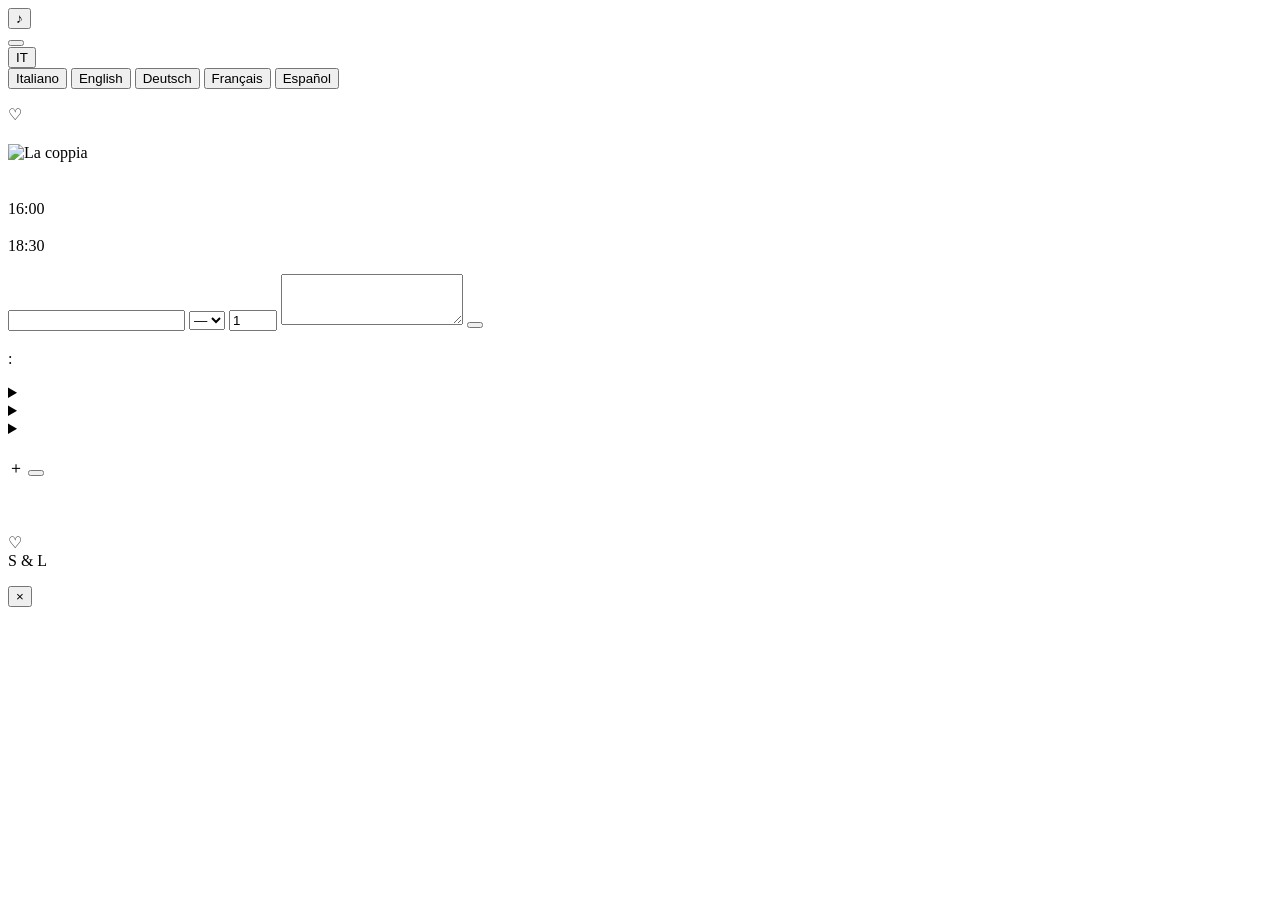
==== index.html @ c34c50bb "Add files via upload" ====
<!DOCTYPE html>
<html lang="it">
<head>
  <meta charset="UTF-8">
  <meta name="viewport" content="width=device-width, initial-scale=1.0">
  <meta name="theme-color" content="#68735A">
  <meta name="description" content="Invito digitale di Sofia & Luca.">
  <title>Sofia & Luca — 12 giugno 2027</title>

  <link rel="preconnect" href="https://fonts.googleapis.com">
  <link rel="preconnect" href="https://fonts.gstatic.com" crossorigin>
  <link href="https://fonts.googleapis.com/css2?family=Cormorant+Garamond:wght@400;500;600&family=Montserrat:wght@300;400;500;600&family=Parisienne&display=swap" rel="stylesheet">

  <link rel="stylesheet" href="css/style.css">
</head>

<body>
  <!-- Opening envelope -->
  <section class="opening" id="opening" aria-label="Invitation opening">
    <div class="opening-bg"></div>
    <div class="music-control opening-music" aria-label="Music">
      <button id="musicToggleIntro" type="button" aria-label="Attiva musica">♪</button>
    </div>

    <div class="envelope-scene">
      <button class="seal-click" id="openInvitationSeal" type="button" aria-label="Open invitation">
        <span class="seal-click-ring" aria-hidden="true"></span>
      </button>
    </div>
  </section>

  <!-- Main invitation -->
  <main id="site" class="site hidden">
    <div class="language-corner">
      <button id="languageButton" type="button" aria-expanded="false">IT</button>
      <div id="languageDropdown" class="language-dropdown">
        <button data-lang="it" type="button">Italiano</button>
        <button data-lang="en" type="button">English</button>
        <button data-lang="de" type="button">Deutsch</button>
        <button data-lang="fr" type="button">Français</button>
        <button data-lang="es" type="button">Español</button>
      </div>
    </div>

    <section class="intro-banner" id="home">
      <div class="invitation-banner">
        <div class="invitation-card">
          <p class="invitation-eyebrow" data-i18n="invitationGreeting"></p>
          <p class="invitation-title" data-i18n="invitationLine"></p>
          <div class="invitation-rule"><span>♡</span></div>
          <h1 id="welcomeNames"></h1>
          <p class="invitation-date" id="welcomeDate"></p>
        </div>
        <div class="couple-photo-slot">
          <img id="coupleImage" src="" alt="La coppia">
        </div>
      </div>
    </section>

    <section class="topics-section" id="details">
      <div class="section-heading">
        <p class="section-kicker" data-i18n="detailsEyebrow"></p>
        <h2 data-i18n="detailsTitle"></h2>
        <p data-i18n="detailsSubtitle"></p>
      </div>
      <div class="topic-icons-grid">
        <a class="topic-icon-card" href="#our-day" data-section-flag="schedule">
          <span class="topic-icon"><i data-lucide="calendar-days"></i></span>
          <span class="topic-label" data-i18n="schedule"></span>
        </a>
        <a class="topic-icon-card" href="#directions" data-section-flag="directions">
          <span class="topic-icon"><i data-lucide="map-pin"></i></span>
          <span class="topic-label" data-i18n="directions"></span>
        </a>
        <a class="topic-icon-card" href="#accommodation" data-section-flag="accommodation">
          <span class="topic-icon"><i data-lucide="house"></i></span>
          <span class="topic-label" data-i18n="accommodation"></span>
        </a>
        <a class="topic-icon-card" href="#transport" data-section-flag="transport">
          <span class="topic-icon"><i data-lucide="car-front"></i></span>
          <span class="topic-label" data-i18n="transport"></span>
        </a>
        <a class="topic-icon-card" href="#dressCode" data-section-flag="dressCode">
          <span class="topic-icon"><i data-lucide="shirt"></i></span>
          <span class="topic-label" data-i18n="dressCode"></span>
        </a>
        <a class="topic-icon-card" href="#gifts" data-section-flag="gifts">
          <span class="topic-icon"><i data-lucide="gift"></i></span>
          <span class="topic-label" data-i18n="gifts"></span>
        </a>
        <a class="topic-icon-card" href="#rsvp" data-section-flag="rsvp">
          <span class="topic-icon"><i data-lucide="glass-water"></i></span>
          <span class="topic-label" data-i18n="rsvp"></span>
        </a>
        <a class="topic-icon-card" href="#memories" data-section-flag="gallery">
          <span class="topic-icon"><i data-lucide="camera"></i></span>
          <span class="topic-label" data-i18n="gallery"></span>
        </a>
        <a class="topic-icon-card" href="#faq" data-section-flag="faq">
          <span class="topic-icon"><i data-lucide="circle-help"></i></span>
          <span class="topic-label" data-i18n="faq"></span>
        </a>
        <a class="topic-icon-card" href="#contacts" data-section-flag="contacts">
          <span class="topic-icon"><i data-lucide="phone"></i></span>
          <span class="topic-label" data-i18n="contacts"></span>
        </a>
        <a class="topic-icon-card" href="#information" data-section-flag="information">
          <span class="topic-icon"><i data-lucide="info"></i></span>
          <span class="topic-label" data-i18n="information"></span>
        </a>
      </div>
    </section>

    <!-- Macro section: Our day -->
    <section class="detail-section" id="our-day" data-section-flag="schedule">
      <div class="section-heading">
        <p class="section-kicker" data-i18n="ourDay"></p>
        <h2 data-i18n="schedule"></h2>
      </div>

      <div class="day-layout">
        <div class="day-image"><img src="" data-image="ceremony" alt=""></div>
        <div class="timeline">
          <article class="timeline-item">
            <time>16:00</time>
            <div>
              <h3 data-i18n="ceremony"></h3>
              <p id="ceremonyText"></p>
              <a id="ceremonyMap" class="text-link" target="_blank" rel="noopener" data-i18n="maps"></a>
            </div>
          </article>
          <article class="timeline-item">
            <time>18:30</time>
            <div>
              <h3 data-i18n="reception"></h3>
              <p id="receptionText"></p>
              <a id="receptionMap" class="text-link" target="_blank" rel="noopener" data-i18n="maps"></a>
            </div>
          </article>
        </div>
      </div>

      <div class="subgrid">
        <article class="info-card" id="directions" data-section-flag="directions">
          <h3 data-i18n="directions"></h3>
          <p data-i18n="directionsText"></p>
        </article>
        <article class="info-card" id="transport" data-section-flag="transport">
          <h3 data-i18n="transport"></h3>
          <p data-i18n="transportText"></p>
        </article>
        <article class="info-card" id="information" data-section-flag="information">
          <h3 data-i18n="information"></h3>
          <p data-i18n="informationText"></p>
        </article>
      </div>
    </section>

    <!-- Macro section: Participate -->
    <section class="detail-section soft-section" id="participate" data-section-flag="rsvp">
      <div class="section-heading">
        <p class="section-kicker" data-i18n="participate"></p>
        <h2 data-i18n="rsvp"></h2>
      </div>

      <div class="participate-grid">
        <form class="rsvp-form" id="rsvp">
          <label>
            <span data-i18n="guestName"></span>
            <input name="name" required>
          </label>
          <label>
            <span data-i18n="attending"></span>
            <select name="attending" required>
              <option value="">—</option>
              <option value="yes" data-i18n="yes"></option>
              <option value="no" data-i18n="no"></option>
            </select>
          </label>
          <label>
            <span data-i18n="guests"></span>
            <input name="guests" type="number" min="1" max="10" value="1">
          </label>
          <label>
            <span data-i18n="dietary"></span>
            <textarea name="dietary" rows="3"></textarea>
          </label>
          <button type="submit" class="primary-button" data-i18n="sendRsvp"></button>
          <p class="form-note" id="rsvpMessage"></p>
        </form>

        <div class="contact-panel" id="contacts" data-section-flag="contacts">
          <h3 data-i18n="contacts"></h3>
          <p data-i18n="contactsText"></p>
          <a id="emailLink" class="text-link"></a>
          <a id="phoneLink" class="text-link"></a>
          <p class="deadline"><span data-i18n="rsvpDeadline"></span>: <strong data-i18n="deadlineDate"></strong></p>
        </div>
      </div>

      <div class="faq" id="faq" data-section-flag="faq">
        <details>
          <summary data-i18n="answer1"></summary>
          <p data-i18n="answer1Text"></p>
        </details>
        <details>
          <summary data-i18n="answer2"></summary>
          <p data-i18n="answer2Text"></p>
        </details>
        <details>
          <summary data-i18n="answer3"></summary>
          <p data-i18n="answer3Text"></p>
        </details>
      </div>
    </section>

    <!-- Macro section: Memories -->
    <section class="detail-section" id="memories" data-section-flag="gallery">
      <div class="section-heading">
        <p class="section-kicker" data-i18n="memories"></p>
        <h2 data-i18n="gallery"></h2>
      </div>

      <div class="gallery-upload" data-section-flag="gallery">
        <label class="gallery-upload-box" for="publicGalleryFiles">
          <span class="upload-icon">＋</span>
          <strong data-i18n="galleryUploadTitle"></strong>
          <span data-i18n="galleryUploadText"></span>
          <small data-i18n="galleryUploadHint"></small>
        </label>
        <input id="publicGalleryFiles" type="file" accept="image/jpeg,image/png,image/webp" multiple hidden>
        <button id="publicGalleryUploadButton" class="primary-button" type="button" data-i18n="galleryUploadButton"></button>
        <p id="publicGalleryMessage" class="form-note" aria-live="polite"></p>
      </div>
      <div class="gallery-grid" id="galleryGrid"></div>
    </section>

    <!-- Macro section: Useful info -->
    <section class="detail-section soft-section" id="useful-info">
      <div class="section-heading">
        <p class="section-kicker" data-i18n="usefulInfo"></p>
        <h2 data-i18n="detailsTitle"></h2>
      </div>

      <div class="subgrid">
        <article class="info-card" id="accommodation" data-section-flag="accommodation">
          <h3 data-i18n="accommodation"></h3>
          <p data-i18n="accommodationText"></p>
        </article>
        <article class="info-card" id="dressCode" data-section-flag="dressCode">
          <h3 data-i18n="dressCode"></h3>
          <p data-i18n="dressCodeText"></p>
        </article>
        <article class="info-card" id="gifts" data-section-flag="gifts">
          <h3 data-i18n="gifts"></h3>
          <p data-i18n="giftsText"></p>
        </article>
      </div>
    </section>

    <section class="quote-banner">
      <img src="" id="landscapeImage" alt="">
      <div class="quote-overlay"></div>
      <div class="quote-content">
        <p data-i18n="quote"></p>
        <span>♡</span>
      </div>
    </section>

    <footer>
      <div class="footer-brand">S &amp; L</div>
      <p data-i18n="footer"></p>
      <div class="footer-date" id="footerDate"></div>
    </footer>
  </main>

  <div class="language-modal hidden" id="languageModal" hidden aria-hidden="true" role="dialog" aria-modal="true" aria-labelledby="languageModalTitle">
    <div class="language-modal-card">
      <p class="section-kicker" data-i18n="languageLabel"></p>
      <h2 id="languageModalTitle" data-i18n="chooseLanguage"></h2>
      <p data-i18n="chooseLanguageText"></p>
      <div class="language-choice-grid">
        <button type="button" data-choice-lang="it" onclick="window.chooseLanguage('it')">Italiano</button>
        <button type="button" data-choice-lang="en" onclick="window.chooseLanguage('en')">English</button>
        <button type="button" data-choice-lang="de" onclick="window.chooseLanguage('de')">Deutsch</button>
        <button type="button" data-choice-lang="fr" onclick="window.chooseLanguage('fr')">Français</button>
        <button type="button" data-choice-lang="es" onclick="window.chooseLanguage('es')">Español</button>
      </div>
    </div>
  </div>

  <audio id="backgroundMusic" loop preload="none">
    <source src="assets/audio/dusk-till-dawn-violin.mp3" type="audio/mpeg">
  </audio>

  <div class="lightbox hidden" id="lightbox">
    <button id="lightboxClose" aria-label="Close" data-i18n-aria="lightboxClose">×</button>
    <img id="lightboxImage" src="" alt="">
  </div>

  <script src="https://cdn.jsdelivr.net/npm/@supabase/supabase-js@2"></script>
  <script src="js/event-config.js"></script>
  <script src="js/translations.js"></script>
  <script src="js/supabase-config.js"></script>
  <script src="https://unpkg.com/lucide@latest"></script>
  <script src="js/main.js"></script>
</body>
</html>
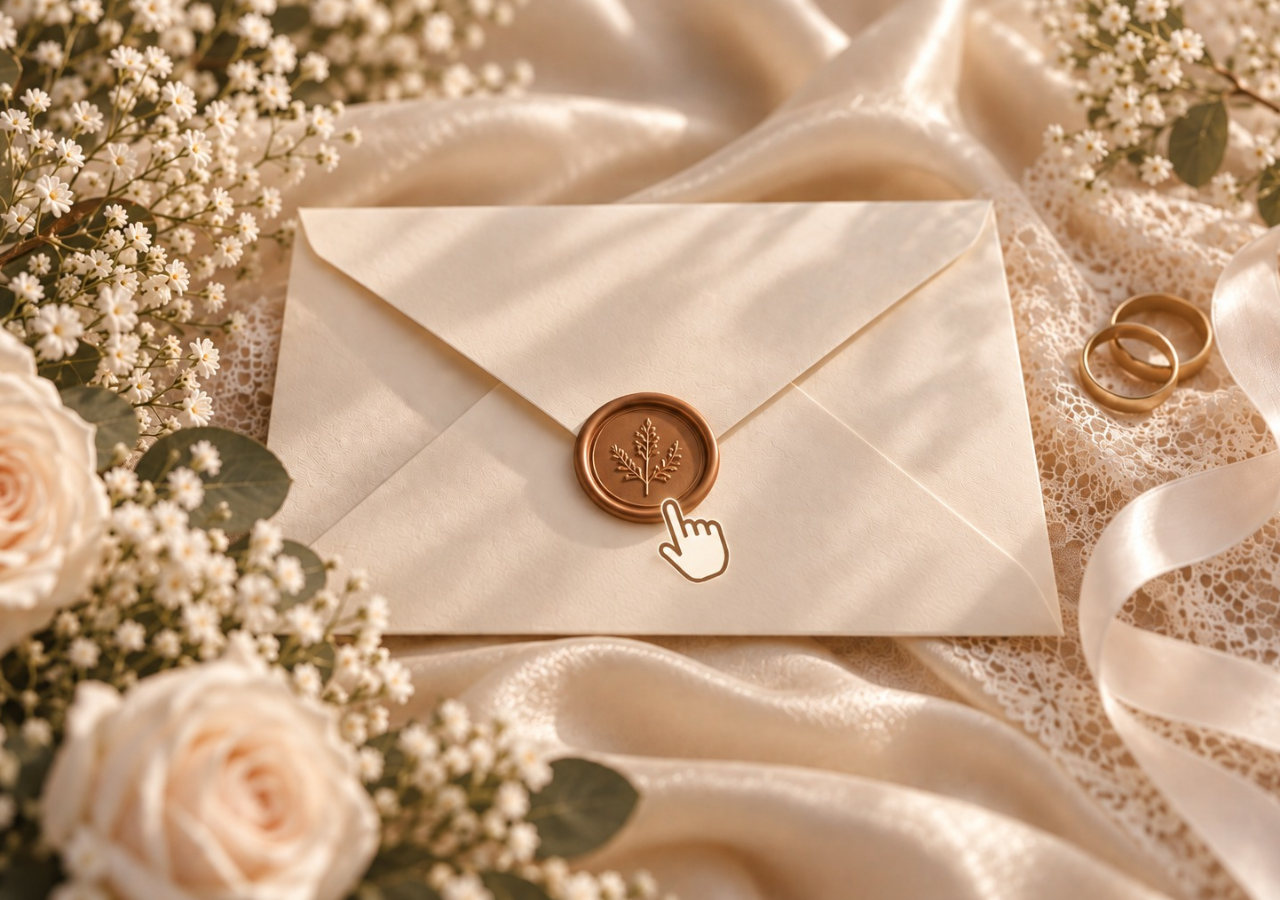
==== commit 4ee04e05: "Update wedding invitation design" ====
--- a/index.html
+++ b/index.html
@@ -1,308 +1,265 @@
 <!DOCTYPE html>
+
 <html lang="it">
 <head>
-  <meta charset="UTF-8">
-  <meta name="viewport" content="width=device-width, initial-scale=1.0">
-  <meta name="theme-color" content="#68735A">
-  <meta name="description" content="Invito digitale di Sofia & Luca.">
-  <title>Sofia & Luca — 12 giugno 2027</title>
-
-  <link rel="preconnect" href="https://fonts.googleapis.com">
-  <link rel="preconnect" href="https://fonts.gstatic.com" crossorigin>
-  <link href="https://fonts.googleapis.com/css2?family=Cormorant+Garamond:wght@400;500;600&family=Montserrat:wght@300;400;500;600&family=Parisienne&display=swap" rel="stylesheet">
-
-  <link rel="stylesheet" href="css/style.css">
+<meta charset="utf-8"/>
+<meta content="width=device-width, initial-scale=1.0" name="viewport"/>
+<meta content="#68735A" name="theme-color"/>
+<meta content="Invito digitale di Sofia &amp; Luca." name="description"/>
+<title>Sofia &amp; Luca — 12 giugno 2027</title>
+<link href="https://fonts.googleapis.com" rel="preconnect"/>
+<link crossorigin="" href="https://fonts.gstatic.com" rel="preconnect"/>
+<link href="https://fonts.googleapis.com/css2?family=Cormorant+Garamond:wght@400;500;600&amp;family=Montserrat:wght@300;400;500;600&amp;family=Parisienne&amp;display=swap" rel="stylesheet"/>
+<link href="css/style.css" rel="stylesheet"/>
 </head>
-
 <body>
-  <!-- Opening envelope -->
-  <section class="opening" id="opening" aria-label="Invitation opening">
-    <div class="opening-bg"></div>
-    <div class="music-control opening-music" aria-label="Music">
-      <button id="musicToggleIntro" type="button" aria-label="Attiva musica">♪</button>
-    </div>
-
-    <div class="envelope-scene">
-      <button class="seal-click" id="openInvitationSeal" type="button" aria-label="Open invitation">
-        <span class="seal-click-ring" aria-hidden="true"></span>
-      </button>
-    </div>
-  </section>
-
-  <!-- Main invitation -->
-  <main id="site" class="site hidden">
-    <div class="language-corner">
-      <button id="languageButton" type="button" aria-expanded="false">IT</button>
-      <div id="languageDropdown" class="language-dropdown">
-        <button data-lang="it" type="button">Italiano</button>
-        <button data-lang="en" type="button">English</button>
-        <button data-lang="de" type="button">Deutsch</button>
-        <button data-lang="fr" type="button">Français</button>
-        <button data-lang="es" type="button">Español</button>
-      </div>
-    </div>
-
-    <section class="intro-banner" id="home">
-      <div class="invitation-banner">
-        <div class="invitation-card">
-          <p class="invitation-eyebrow" data-i18n="invitationGreeting"></p>
-          <p class="invitation-title" data-i18n="invitationLine"></p>
-          <div class="invitation-rule"><span>♡</span></div>
-          <h1 id="welcomeNames"></h1>
-          <p class="invitation-date" id="welcomeDate"></p>
-        </div>
-        <div class="couple-photo-slot">
-          <img id="coupleImage" src="" alt="La coppia">
-        </div>
-      </div>
-    </section>
-
-    <section class="topics-section" id="details">
-      <div class="section-heading">
-        <p class="section-kicker" data-i18n="detailsEyebrow"></p>
-        <h2 data-i18n="detailsTitle"></h2>
-        <p data-i18n="detailsSubtitle"></p>
-      </div>
-      <div class="topic-icons-grid">
-        <a class="topic-icon-card" href="#our-day" data-section-flag="schedule">
-          <span class="topic-icon"><i data-lucide="calendar-days"></i></span>
-          <span class="topic-label" data-i18n="schedule"></span>
-        </a>
-        <a class="topic-icon-card" href="#directions" data-section-flag="directions">
-          <span class="topic-icon"><i data-lucide="map-pin"></i></span>
-          <span class="topic-label" data-i18n="directions"></span>
-        </a>
-        <a class="topic-icon-card" href="#accommodation" data-section-flag="accommodation">
-          <span class="topic-icon"><i data-lucide="house"></i></span>
-          <span class="topic-label" data-i18n="accommodation"></span>
-        </a>
-        <a class="topic-icon-card" href="#transport" data-section-flag="transport">
-          <span class="topic-icon"><i data-lucide="car-front"></i></span>
-          <span class="topic-label" data-i18n="transport"></span>
-        </a>
-        <a class="topic-icon-card" href="#dressCode" data-section-flag="dressCode">
-          <span class="topic-icon"><i data-lucide="shirt"></i></span>
-          <span class="topic-label" data-i18n="dressCode"></span>
-        </a>
-        <a class="topic-icon-card" href="#gifts" data-section-flag="gifts">
-          <span class="topic-icon"><i data-lucide="gift"></i></span>
-          <span class="topic-label" data-i18n="gifts"></span>
-        </a>
-        <a class="topic-icon-card" href="#rsvp" data-section-flag="rsvp">
-          <span class="topic-icon"><i data-lucide="glass-water"></i></span>
-          <span class="topic-label" data-i18n="rsvp"></span>
-        </a>
-        <a class="topic-icon-card" href="#memories" data-section-flag="gallery">
-          <span class="topic-icon"><i data-lucide="camera"></i></span>
-          <span class="topic-label" data-i18n="gallery"></span>
-        </a>
-        <a class="topic-icon-card" href="#faq" data-section-flag="faq">
-          <span class="topic-icon"><i data-lucide="circle-help"></i></span>
-          <span class="topic-label" data-i18n="faq"></span>
-        </a>
-        <a class="topic-icon-card" href="#contacts" data-section-flag="contacts">
-          <span class="topic-icon"><i data-lucide="phone"></i></span>
-          <span class="topic-label" data-i18n="contacts"></span>
-        </a>
-        <a class="topic-icon-card" href="#information" data-section-flag="information">
-          <span class="topic-icon"><i data-lucide="info"></i></span>
-          <span class="topic-label" data-i18n="information"></span>
-        </a>
-      </div>
-    </section>
-
-    <!-- Macro section: Our day -->
-    <section class="detail-section" id="our-day" data-section-flag="schedule">
-      <div class="section-heading">
-        <p class="section-kicker" data-i18n="ourDay"></p>
-        <h2 data-i18n="schedule"></h2>
-      </div>
-
-      <div class="day-layout">
-        <div class="day-image"><img src="" data-image="ceremony" alt=""></div>
-        <div class="timeline">
-          <article class="timeline-item">
-            <time>16:00</time>
-            <div>
-              <h3 data-i18n="ceremony"></h3>
-              <p id="ceremonyText"></p>
-              <a id="ceremonyMap" class="text-link" target="_blank" rel="noopener" data-i18n="maps"></a>
-            </div>
-          </article>
-          <article class="timeline-item">
-            <time>18:30</time>
-            <div>
-              <h3 data-i18n="reception"></h3>
-              <p id="receptionText"></p>
-              <a id="receptionMap" class="text-link" target="_blank" rel="noopener" data-i18n="maps"></a>
-            </div>
-          </article>
-        </div>
-      </div>
-
-      <div class="subgrid">
-        <article class="info-card" id="directions" data-section-flag="directions">
-          <h3 data-i18n="directions"></h3>
-          <p data-i18n="directionsText"></p>
-        </article>
-        <article class="info-card" id="transport" data-section-flag="transport">
-          <h3 data-i18n="transport"></h3>
-          <p data-i18n="transportText"></p>
-        </article>
-        <article class="info-card" id="information" data-section-flag="information">
-          <h3 data-i18n="information"></h3>
-          <p data-i18n="informationText"></p>
-        </article>
-      </div>
-    </section>
-
-    <!-- Macro section: Participate -->
-    <section class="detail-section soft-section" id="participate" data-section-flag="rsvp">
-      <div class="section-heading">
-        <p class="section-kicker" data-i18n="participate"></p>
-        <h2 data-i18n="rsvp"></h2>
-      </div>
-
-      <div class="participate-grid">
-        <form class="rsvp-form" id="rsvp">
-          <label>
-            <span data-i18n="guestName"></span>
-            <input name="name" required>
-          </label>
-          <label>
-            <span data-i18n="attending"></span>
-            <select name="attending" required>
-              <option value="">—</option>
-              <option value="yes" data-i18n="yes"></option>
-              <option value="no" data-i18n="no"></option>
-            </select>
-          </label>
-          <label>
-            <span data-i18n="guests"></span>
-            <input name="guests" type="number" min="1" max="10" value="1">
-          </label>
-          <label>
-            <span data-i18n="dietary"></span>
-            <textarea name="dietary" rows="3"></textarea>
-          </label>
-          <button type="submit" class="primary-button" data-i18n="sendRsvp"></button>
-          <p class="form-note" id="rsvpMessage"></p>
-        </form>
-
-        <div class="contact-panel" id="contacts" data-section-flag="contacts">
-          <h3 data-i18n="contacts"></h3>
-          <p data-i18n="contactsText"></p>
-          <a id="emailLink" class="text-link"></a>
-          <a id="phoneLink" class="text-link"></a>
-          <p class="deadline"><span data-i18n="rsvpDeadline"></span>: <strong data-i18n="deadlineDate"></strong></p>
-        </div>
-      </div>
-
-      <div class="faq" id="faq" data-section-flag="faq">
-        <details>
-          <summary data-i18n="answer1"></summary>
-          <p data-i18n="answer1Text"></p>
-        </details>
-        <details>
-          <summary data-i18n="answer2"></summary>
-          <p data-i18n="answer2Text"></p>
-        </details>
-        <details>
-          <summary data-i18n="answer3"></summary>
-          <p data-i18n="answer3Text"></p>
-        </details>
-      </div>
-    </section>
-
-    <!-- Macro section: Memories -->
-    <section class="detail-section" id="memories" data-section-flag="gallery">
-      <div class="section-heading">
-        <p class="section-kicker" data-i18n="memories"></p>
-        <h2 data-i18n="gallery"></h2>
-      </div>
-
-      <div class="gallery-upload" data-section-flag="gallery">
-        <label class="gallery-upload-box" for="publicGalleryFiles">
-          <span class="upload-icon">＋</span>
-          <strong data-i18n="galleryUploadTitle"></strong>
-          <span data-i18n="galleryUploadText"></span>
-          <small data-i18n="galleryUploadHint"></small>
-        </label>
-        <input id="publicGalleryFiles" type="file" accept="image/jpeg,image/png,image/webp" multiple hidden>
-        <button id="publicGalleryUploadButton" class="primary-button" type="button" data-i18n="galleryUploadButton"></button>
-        <p id="publicGalleryMessage" class="form-note" aria-live="polite"></p>
-      </div>
-      <div class="gallery-grid" id="galleryGrid"></div>
-    </section>
-
-    <!-- Macro section: Useful info -->
-    <section class="detail-section soft-section" id="useful-info">
-      <div class="section-heading">
-        <p class="section-kicker" data-i18n="usefulInfo"></p>
-        <h2 data-i18n="detailsTitle"></h2>
-      </div>
-
-      <div class="subgrid">
-        <article class="info-card" id="accommodation" data-section-flag="accommodation">
-          <h3 data-i18n="accommodation"></h3>
-          <p data-i18n="accommodationText"></p>
-        </article>
-        <article class="info-card" id="dressCode" data-section-flag="dressCode">
-          <h3 data-i18n="dressCode"></h3>
-          <p data-i18n="dressCodeText"></p>
-        </article>
-        <article class="info-card" id="gifts" data-section-flag="gifts">
-          <h3 data-i18n="gifts"></h3>
-          <p data-i18n="giftsText"></p>
-        </article>
-      </div>
-    </section>
-
-    <section class="quote-banner">
-      <img src="" id="landscapeImage" alt="">
-      <div class="quote-overlay"></div>
-      <div class="quote-content">
-        <p data-i18n="quote"></p>
-        <span>♡</span>
-      </div>
-    </section>
-
-    <footer>
-      <div class="footer-brand">S &amp; L</div>
-      <p data-i18n="footer"></p>
-      <div class="footer-date" id="footerDate"></div>
-    </footer>
-  </main>
-
-  <div class="language-modal hidden" id="languageModal" hidden aria-hidden="true" role="dialog" aria-modal="true" aria-labelledby="languageModalTitle">
-    <div class="language-modal-card">
-      <p class="section-kicker" data-i18n="languageLabel"></p>
-      <h2 id="languageModalTitle" data-i18n="chooseLanguage"></h2>
-      <p data-i18n="chooseLanguageText"></p>
-      <div class="language-choice-grid">
-        <button type="button" data-choice-lang="it" onclick="window.chooseLanguage('it')">Italiano</button>
-        <button type="button" data-choice-lang="en" onclick="window.chooseLanguage('en')">English</button>
-        <button type="button" data-choice-lang="de" onclick="window.chooseLanguage('de')">Deutsch</button>
-        <button type="button" data-choice-lang="fr" onclick="window.chooseLanguage('fr')">Français</button>
-        <button type="button" data-choice-lang="es" onclick="window.chooseLanguage('es')">Español</button>
-      </div>
-    </div>
-  </div>
-
-  <audio id="backgroundMusic" loop preload="none">
-    <source src="assets/audio/dusk-till-dawn-violin.mp3" type="audio/mpeg">
-  </audio>
-
-  <div class="lightbox hidden" id="lightbox">
-    <button id="lightboxClose" aria-label="Close" data-i18n-aria="lightboxClose">×</button>
-    <img id="lightboxImage" src="" alt="">
-  </div>
-
-  <script src="https://cdn.jsdelivr.net/npm/@supabase/supabase-js@2"></script>
-  <script src="js/event-config.js"></script>
-  <script src="js/translations.js"></script>
-  <script src="js/supabase-config.js"></script>
-  <script src="https://unpkg.com/lucide@latest"></script>
-  <script src="js/main.js"></script>
+<!-- Opening envelope -->
+<section aria-label="Invitation opening" class="opening" id="opening">
+<div class="opening-bg"></div>
+<div class="envelope-scene">
+<button aria-label="Open invitation" class="seal-click" id="openInvitationSeal" type="button">
+<span aria-hidden="true" class="seal-click-ring"></span>
+</button>
+</div>
+</section>
+<!-- Main invitation -->
+<main class="site hidden" id="site">
+<div class="language-corner">
+<button aria-expanded="false" id="languageButton" type="button">IT</button>
+<div class="language-dropdown" id="languageDropdown">
+<button data-lang="it" type="button">Italiano</button>
+<button data-lang="en" type="button">English</button>
+<button data-lang="de" type="button">Deutsch</button>
+<button data-lang="fr" type="button">Français</button>
+<button data-lang="es" type="button">Español</button>
+</div>
+</div>
+<section class="intro-banner" id="home">
+  <div class="header-botanical botanical-left" aria-hidden="true"></div>
+  <div class="header-botanical botanical-right" aria-hidden="true"></div>
+  <div class="wedding-header">
+    <p class="announcement-line" data-i18n="invitationLine">Siamo felici di invitarvi al nostro matrimonio</p>
+    <div class="wedding-names" id="welcomeNames"></div>
+    <div class="wedding-date" id="welcomeDate"></div>
+    <p class="hero-subtitle" data-i18n="heroSubtitle">Insieme, verso la nostra più bella avventura.</p>
+  </div>
+</section>
+
+<section class="program-section" id="program" data-section-flag="schedule">
+  <div class="program-heading">
+    <p class="section-kicker" data-i18n="ourDay"></p>
+    <h2 data-i18n="schedule"></h2>
+        <div class="program-divider" aria-hidden="true"><span></span><b>♡</b><span></span></div>
+  </div>
+  <div class="program-timeline-horizontal">
+    <article class="program-event">
+      <div class="program-art"><img src="assets/images/program-watercolor.jpg" alt="" /></div>
+      <time>16:00</time>
+      <h3 data-i18n="ceremony"></h3>
+      <p id="ceremonyText"></p>
+      <a class="text-link" data-i18n="maps" id="ceremonyMap" rel="noopener" target="_blank"></a>
+    </article>
+    <span class="program-connector" aria-hidden="true">♡</span>
+    <article class="program-event">
+      <div class="program-art"><img src="assets/images/timeline-champagne.png" alt="" /></div>
+      <time>18:30</time>
+      <h3 data-i18n="Aperitivo">Aperitivo</h3>
+      <p>Villa Rosengarten<br>Innsbruck</p>
+    </article>
+    <span class="program-connector" aria-hidden="true">♡</span>
+    <article class="program-event">
+      <div class="program-art"><img src="assets/images/accommodation-watercolor.jpg" alt="" /></div>
+      <time>20:00</time>
+      <h3 data-i18n="reception"></h3>
+      <p>Villa Rosengarten<br>Innsbruck</p>
+      <a class="text-link" data-i18n="maps" id="receptionMap" rel="noopener" target="_blank"></a>
+    </article>
+    <span class="program-connector" aria-hidden="true">♡</span>
+    <article class="program-event">
+      <div class="program-art"><img src="assets/images/cake-watercolor.jpg" alt="" /></div>
+      <time>00:00</time>
+      <h3 data-i18n="cake"></h3>
+      <p data-i18n="cakeText"></p>
+    </article>
+  </div>
+</section>
+
+<section class="topics-section" id="details">
+<div aria-label="Controllo musica" class="main-music-control music-control">
+<button aria-label="Avvia musica" aria-pressed="false" class="music-switch" id="musicToggleMain" title="Avvia musica" type="button">
+<span aria-hidden="true" class="music-switch-icon">♫</span>
+<span class="music-switch-label">Musica</span>
+<span aria-hidden="true" class="music-switch-toggle"><span class="music-toggle-thumb"></span></span>
+<span aria-hidden="true" class="music-switch-status">OFF</span>
+</button>
+</div>
+<div class="section-heading">
+<h2 data-i18n="detailsTitle"></h2>
+<p data-i18n="detailsSubtitle">Tutte le informazioni del nostro giorno, raccolte in un unico posto.</p>
+</div>
+<div class="topic-icons-grid">
+<a class="topic-icon-card" data-section-flag="schedule" href="#program"><span class="topic-icon" aria-hidden="true"><img class="topic-drawing-img" src="assets/images/program-watercolor.jpg" alt=""></span><span class="topic-label" data-i18n="schedule"></span></a>
+<a class="topic-icon-card" data-section-flag="directions" href="#detail-directions"><span class="topic-icon" aria-hidden="true"><img class="topic-drawing-img" src="assets/images/directions-watercolor.jpg" alt=""></span><span class="topic-label" data-i18n="directions"></span></a>
+<a class="topic-icon-card" data-section-flag="accommodation" href="#detail-accommodation"><span class="topic-icon" aria-hidden="true"><img class="topic-drawing-img" src="assets/images/accommodation-watercolor.jpg" alt=""></span><span class="topic-label" data-i18n="accommodation"></span></a>
+<a class="topic-icon-card" data-section-flag="dressCode" href="#detail-dressCode"><span class="topic-icon" aria-hidden="true"><img class="topic-drawing-img" src="assets/images/dress-watercolor.jpg" alt=""></span><span class="topic-label" data-i18n="dressCode"></span></a>
+<a class="topic-icon-card" data-section-flag="gifts" href="#detail-gifts"><span class="topic-icon" aria-hidden="true"><img class="topic-drawing-img" src="assets/images/gifts-watercolor.jpg" alt=""></span><span class="topic-label" data-i18n="gifts"></span></a>
+<a class="topic-icon-card" data-section-flag="rsvp" href="#detail-rsvp"><span class="topic-icon" aria-hidden="true"><img class="topic-drawing-img" src="assets/images/rsvp-watercolor.jpg" alt=""></span><span class="topic-label" data-i18n="rsvp"></span></a>
+<a class="topic-icon-card" data-section-flag="gallery" href="#detail-gallery"><span class="topic-icon" aria-hidden="true"><img class="topic-drawing-img" src="assets/images/gallery-watercolor.jpg" alt=""></span><span class="topic-label" data-i18n="gallery"></span></a>
+<a class="topic-icon-card" data-section-flag="faq" href="#detail-faq"><span class="topic-icon" aria-hidden="true"><img class="topic-drawing-img" src="assets/images/faq-watercolor.jpg" alt=""></span><span class="topic-label" data-i18n="faq"></span></a>
+<a class="topic-icon-card" data-section-flag="contacts" href="#detail-contacts"><span class="topic-icon" aria-hidden="true"><img class="topic-drawing-img" src="assets/images/contacts-watercolor.jpg" alt=""></span><span class="topic-label" data-i18n="contacts"></span></a>
+<a class="topic-icon-card" data-section-flag="information" href="#detail-information"><span class="topic-icon" aria-hidden="true"><img class="topic-drawing-img" src="assets/images/information-watercolor.jpg" alt=""></span><span class="topic-label" data-i18n="information"></span></a>
+</div>
+</section><section aria-live="polite" class="detail-panel-shell" hidden="" id="detail-panel"><div class="detail-panel-inner"></div><div class="detail-panel-content" id="detail-directions" data-detail-key="directions" data-section-flag="directions" hidden=""><div class="detail-simple-content"><h2 data-i18n="directions"></h2>
+
+<p data-i18n="directionsText"></p>
+</div></div><div class="detail-panel-content" id="detail-information" data-detail-key="information" data-section-flag="information" hidden=""><div class="detail-simple-content"><h2 data-i18n="information"></h2>
+
+<p data-i18n="informationText"></p>
+</div></div><div class="detail-panel-content" id="detail-rsvp" data-detail-key="rsvp" data-section-flag="rsvp" hidden=""><div class="section-heading">
+<p class="section-kicker" data-i18n="participate"></p>
+<h2 data-i18n="rsvp"></h2>
+</div><form class="rsvp-form" id="rsvp">
+<label>
+<span data-i18n="guestName"></span>
+<input name="name" required=""/>
+</label>
+<label>
+<span data-i18n="attending"></span>
+<select name="attending" required="">
+<option value="">—</option>
+<option data-i18n="yes" value="yes"></option>
+<option data-i18n="no" value="no"></option>
+</select>
+</label>
+<label>
+<span data-i18n="guests"></span>
+<input max="10" min="1" name="guests" type="number" value="1"/>
+</label>
+<label>
+<span data-i18n="dietary"></span>
+<textarea name="dietary" rows="3"></textarea>
+</label>
+<button class="primary-button" data-i18n="sendRsvp" type="submit"></button>
+<p class="form-note" id="rsvpMessage"></p>
+</form></div><div class="detail-panel-content" id="detail-gallery" data-detail-key="gallery" data-section-flag="gallery" hidden="">
+<div class="section-heading">
+<p class="section-kicker" data-i18n="memories"></p>
+<h2 data-i18n="gallery"></h2>
+</div>
+<div class="gallery-options-row">
+<div class="gallery-option gallery-upload" data-section-flag="gallery">
+<label class="gallery-upload-box" for="publicGalleryFiles">
+<span class="upload-icon">＋</span>
+<strong data-i18n="galleryUploadTitle"></strong>
+<span data-i18n="galleryUploadText"></span>
+<small data-i18n="galleryUploadHint"></small>
+<button class="primary-button gallery-upload-action" data-i18n="galleryUploadButton" id="publicGalleryUploadButton" type="button"></button>
+</label>
+<input accept="image/jpeg,image/png,image/webp" hidden id="publicGalleryFiles" multiple type="file"/>
+<p aria-live="polite" class="form-note" id="publicGalleryMessage"></p>
+</div>
+<div class="gallery-option google-photos-card" id="googlePhotosCard">
+<div class="google-photos-copy">
+<p class="section-kicker">GOOGLE PHOTOS</p>
+<h3 data-i18n="googlePhotosTitle"></h3>
+<p data-i18n="googlePhotosText"></p>
+<a class="primary-button google-photos-button" data-i18n="googlePhotosButton" id="googlePhotosButton" rel="noopener" target="_blank"></a>
+<p class="google-photos-setup-note" data-i18n="googlePhotosSetupNote" id="googlePhotosSetupNote"></p>
+</div>
+<div class="google-photos-qr-wrap">
+<img alt="" id="googlePhotosQr"/>
+<small data-i18n="googlePhotosQr"></small>
+</div>
+</div>
+</div>
+<div class="gallery-grid" id="galleryGrid"></div>
+</div><div class="detail-panel-content" id="detail-faq" data-detail-key="faq" data-section-flag="faq" hidden=""><div class="detail-simple-content"><h2 data-i18n="faq"></h2>
+<details>
+<summary data-i18n="answer1"></summary>
+<p data-i18n="answer1Text"></p>
+</details>
+<details>
+<summary data-i18n="answer2"></summary>
+<p data-i18n="answer2Text"></p>
+</details>
+<details>
+<summary data-i18n="answer3"></summary>
+<p data-i18n="answer3Text"></p>
+</details>
+</div></div><div class="detail-panel-content" id="detail-contacts" data-detail-key="contacts" data-section-flag="contacts" hidden=""><div class="detail-simple-content"><h2 data-i18n="contacts"></h2>
+
+<p data-i18n="contactsText"></p>
+<a class="text-link" id="emailLink"></a>
+<a class="text-link" id="phoneLink"></a>
+<p class="deadline"><span data-i18n="rsvpDeadline"></span>: <strong data-i18n="deadlineDate"></strong></p>
+</div></div><div class="detail-panel-content" id="detail-accommodation" data-detail-key="accommodation" data-section-flag="accommodation" hidden=""><div class="detail-simple-content"><h2 data-i18n="accommodation"></h2>
+
+<p data-i18n="accommodationText"></p>
+</div></div><div class="detail-panel-content" id="detail-dressCode" data-detail-key="dressCode" data-section-flag="dressCode" hidden="">
+<div class="dress-detail-layout">
+  <div class="dress-detail-copy">
+    <p class="section-kicker">IL NOSTRO STILE</p>
+    <h2 data-i18n="dressCode"></h2>
+    <p data-i18n="dressCodeText"></p>
+    <p class="dress-detail-note" data-i18n="dressPresenceText"></p>
+  </div>
+  <div class="dress-detail-art" aria-hidden="true">
+    <img class="dress-watercolor-large" src="assets/images/dress_detail-watercolor.jpg" alt="">
+    <p class="dress-handwritten">Sentitevi liberi<br/>di essere voi stessi.<br/><span>Questo rende il nostro giorno<br/>ancora più speciale.</span></p>
+  </div>
+</div>
+</div><div class="detail-panel-content" id="detail-gifts" data-detail-key="gifts" data-section-flag="gifts" hidden=""><div class="detail-simple-content"><h2 data-i18n="gifts"></h2>
+
+<p data-i18n="giftsText"></p>
+</div></div></section>
+<!-- Macro section: Our day -->
+
+<!-- Macro section: Participate -->
+
+<!-- Macro section: Memories -->
+
+<!-- Macro section: Useful info -->
+
+<section class="quote-banner">
+<img alt="" id="landscapeImage" src=""/>
+<div class="quote-overlay"></div>
+<div class="quote-content">
+<p data-i18n="quote"></p>
+<span>♡</span>
+</div>
+</section>
+<footer>
+<div class="footer-brand">S &amp; L</div>
+<p data-i18n="footer"></p>
+<div class="footer-date" id="footerDate"></div>
+</footer>
+</main>
+<div aria-hidden="true" aria-labelledby="languageModalTitle" aria-modal="true" class="language-modal hidden" hidden="" id="languageModal" role="dialog">
+<div class="language-modal-card">
+<p class="section-kicker" data-i18n="languageLabel"></p>
+<h2 data-i18n="chooseLanguage" id="languageModalTitle"></h2>
+<p data-i18n="chooseLanguageText"></p>
+<div class="language-choice-grid">
+<button data-choice-lang="it" onclick="window.chooseLanguage('it')" type="button">Italiano</button>
+<button data-choice-lang="en" onclick="window.chooseLanguage('en')" type="button">English</button>
+<button data-choice-lang="de" onclick="window.chooseLanguage('de')" type="button">Deutsch</button>
+<button data-choice-lang="fr" onclick="window.chooseLanguage('fr')" type="button">Français</button>
+<button data-choice-lang="es" onclick="window.chooseLanguage('es')" type="button">Español</button>
+</div>
+</div>
+</div>
+<audio id="backgroundMusic" loop="" preload="none">
+<source src="assets/audio/dusk-till-dawn-violin.mp3" type="audio/mpeg"/>
+</audio>
+<div class="lightbox hidden" id="lightbox">
+<button aria-label="Close" data-i18n-aria="lightboxClose" id="lightboxClose">×</button>
+<img alt="" id="lightboxImage" src=""/>
+</div>
+<script src="https://cdn.jsdelivr.net/npm/@supabase/supabase-js@2"></script>
+<script src="js/event-config.js"></script>
+<script src="js/translations.js"></script>
+<script src="js/supabase-config.js"></script>
+<script src="https://unpkg.com/lucide@latest"></script>
+<script src="js/main.js"></script>
 </body>
 </html>
--- a/css/style.css
+++ b/css/style.css
@@ -0,0 +1,2991 @@
+* {
+  box-sizing: border-box;
+}
+
+:root {
+  --primary: #68735A;
+  --secondary: #EDE7DA;
+  --accent: #B39A6B;
+  --background: #F8F5ED;
+  --paper: #FFFDF8;
+  --text: #2E3029;
+  --muted: #6C6A61;
+  --shadow: 0 20px 55px rgba(42, 43, 34, .10);
+}
+
+html {
+  scroll-behavior: auto;
+}
+
+body {
+  margin: 0;
+  color: var(--text);
+  background: var(--background);
+  font-family: "Montserrat", sans-serif;
+  font-weight: 400;
+  line-height: 1.7;
+}
+
+body.no-scroll {
+  overflow: hidden;
+}
+
+a {
+  color: inherit;
+  text-decoration: none;
+}
+
+button,
+input,
+select,
+textarea {
+  font: inherit;
+}
+
+.hidden {
+  display: none !important;
+}
+
+/* ---------- Opening ---------- */
+
+.opening {
+  position: fixed;
+  inset: 0;
+  z-index: 100;
+  display: grid;
+  place-items: center;
+  overflow: hidden;
+  background: #e9e3d5;
+  transition: opacity 1s ease, visibility 1s ease;
+}
+
+.opening.closing {
+  opacity: 0;
+  visibility: hidden;
+}
+
+.opening-bg {
+  position: absolute;
+  inset: 0;
+  background:
+    linear-gradient(rgba(50, 51, 42, .20), rgba(50, 51, 42, .35)),
+    url("../assets/images/opening-background.jpg") center/cover;
+  transform: scale(1.04);
+}
+
+.envelope-scene {
+  position: relative;
+  z-index: 2;
+  text-align: center;
+  width: min(92vw, 620px);
+}
+
+.envelope {
+  position: relative;
+  width: min(82vw, 520px);
+  aspect-ratio: 1.55;
+  margin: 0 auto 26px;
+  background: #eee6d7;
+  box-shadow: 0 25px 65px rgba(0, 0, 0, .22);
+  transform: translateY(20px);
+  animation: floatEnvelope 4s ease-in-out infinite;
+}
+
+.envelope::before,
+.envelope::after {
+  content: "";
+  position: absolute;
+  inset: 0;
+  pointer-events: none;
+}
+
+.envelope::before {
+  border-left: 1px solid rgba(100, 91, 70, .20);
+  border-bottom: 1px solid rgba(100, 91, 70, .20);
+  transform: skewY(-30deg);
+  transform-origin: bottom left;
+}
+
+.envelope::after {
+  border-right: 1px solid rgba(100, 91, 70, .20);
+  border-bottom: 1px solid rgba(100, 91, 70, .20);
+  transform: skewY(30deg);
+  transform-origin: bottom right;
+}
+
+.envelope-flap {
+  position: absolute;
+  z-index: 3;
+  left: 0;
+  top: 0;
+  width: 100%;
+  height: 57%;
+  background: #f4ecdf;
+  clip-path: polygon(0 0, 100% 0, 50% 100%);
+  transform-origin: top;
+  transition: transform 1.15s cubic-bezier(.65, 0, .25, 1);
+}
+
+.envelope-paper {
+  position: absolute;
+  z-index: 2;
+  left: 50%;
+  bottom: 13%;
+  transform: translateX(-50%);
+  width: 62%;
+  height: 63%;
+  display: grid;
+  place-items: center;
+  background: var(--paper);
+  box-shadow: 0 5px 20px rgba(0, 0, 0, .10);
+}
+
+.monogram {
+  font-family: "Cormorant Garamond", serif;
+  font-size: 26px;
+  letter-spacing: .25em;
+}
+
+.leaf-mark {
+  color: var(--primary);
+  font-size: 25px;
+  transform: rotate(-15deg);
+}
+
+.wax-seal {
+  position: absolute;
+  z-index: 5;
+  left: 50%;
+  top: 48%;
+  transform: translate(-50%, -50%);
+  width: 76px;
+  height: 76px;
+  border-radius: 50%;
+  display: grid;
+  place-items: center;
+  background: #b8975e;
+  color: #f7f0df;
+  font-family: "Cormorant Garamond", serif;
+  font-size: 17px;
+  letter-spacing: .12em;
+  box-shadow: 0 7px 18px rgba(0, 0, 0, .25);
+  transition: transform .9s ease, opacity .5s ease;
+}
+
+.opening.is-open .envelope-flap {
+  transform: rotateX(180deg);
+}
+
+.opening.is-open .wax-seal {
+  transform: translate(-50%, -50%) scale(.2);
+  opacity: 0;
+}
+
+.opening.is-open .envelope-paper {
+  animation: paperReveal 1.2s ease forwards;
+}
+
+.opening-hint {
+  margin: 0 0 12px;
+  color: white;
+  font-family: "Cormorant Garamond", serif;
+  font-size: 20px;
+  letter-spacing: .14em;
+}
+
+.open-button {
+  border: 1px solid rgba(255,255,255,.75);
+  background: rgba(255,255,255,.10);
+  color: white;
+  padding: 14px 26px;
+  border-radius: 999px;
+  cursor: pointer;
+  letter-spacing: .15em;
+  text-transform: uppercase;
+  backdrop-filter: blur(8px);
+}
+
+.open-button .arrow {
+  display: inline-block;
+  margin-left: 10px;
+  transition: transform .3s ease;
+}
+
+.open-button:hover .arrow {
+  transform: translateY(3px);
+}
+
+.music-control {
+  position: absolute;
+  z-index: 5;
+  right: 25px;
+  top: 25px;
+}
+
+.music-control button {
+  width: 44px;
+  height: 44px;
+  border-radius: 50%;
+  border: 1px solid rgba(255,255,255,.7);
+  background: rgba(60, 63, 50, .48);
+  color: white;
+  cursor: pointer;
+}
+
+@keyframes floatEnvelope {
+  0%, 100% { transform: translateY(20px); }
+  50% { transform: translateY(8px); }
+}
+
+@keyframes paperReveal {
+  0% { transform: translateX(-50%) translateY(0); }
+  100% { transform: translateX(-50%) translateY(-35%); }
+}
+
+/* ---------- Navigation ---------- */
+
+.topbar {
+  position: fixed;
+  z-index: 50;
+  top: 0;
+  left: 0;
+  right: 0;
+  height: 72px;
+  padding: 0 5vw;
+  display: flex;
+  align-items: center;
+  justify-content: space-between;
+  background: rgba(255, 253, 248, .88);
+  backdrop-filter: blur(14px);
+  border-bottom: 1px solid rgba(80, 79, 68, .08);
+}
+
+.brand {
+  font-family: "Cormorant Garamond", serif;
+  font-size: 23px;
+  letter-spacing: .2em;
+}
+
+.brand span {
+  color: var(--accent);
+}
+
+.desktop-nav {
+  display: flex;
+  gap: clamp(16px, 3vw, 42px);
+  font-size: 11px;
+  text-transform: uppercase;
+  letter-spacing: .16em;
+}
+
+.desktop-nav a {
+  position: relative;
+}
+
+.desktop-nav a::after {
+  content: "";
+  position: absolute;
+  left: 0;
+  right: 100%;
+  bottom: -7px;
+  height: 1px;
+  background: var(--primary);
+  transition: right .3s ease;
+}
+
+.desktop-nav a:hover::after {
+  right: 0;
+}
+
+.language-menu {
+  position: relative;
+}
+
+.language-menu > button {
+  border: 0;
+  background: transparent;
+  cursor: pointer;
+  letter-spacing: .12em;
+  font-size: 11px;
+}
+
+.language-dropdown {
+  position: absolute;
+  top: 30px;
+  right: 0;
+  min-width: 130px;
+  padding: 8px;
+  background: var(--paper);
+  box-shadow: var(--shadow);
+  opacity: 0;
+  visibility: hidden;
+  transform: translateY(-6px);
+  transition: .2s ease;
+}
+
+.language-dropdown.open {
+  opacity: 1;
+  visibility: visible;
+  transform: translateY(0);
+}
+
+.language-dropdown button {
+  width: 100%;
+  padding: 8px 10px;
+  border: 0;
+  background: transparent;
+  text-align: left;
+  cursor: pointer;
+}
+
+.language-dropdown button:hover {
+  background: var(--secondary);
+}
+
+.mobile-menu-button,
+.mobile-nav {
+  display: none;
+}
+
+/* ---------- Hero ---------- */
+
+.hero {
+  position: relative;
+  min-height: 100svh;
+  display: grid;
+  place-items: center;
+  overflow: hidden;
+}
+
+.hero > img {
+  position: absolute;
+  inset: 0;
+  width: 100%;
+  height: 100%;
+  object-fit: cover;
+}
+
+.hero-overlay {
+  position: absolute;
+  inset: 0;
+  background: linear-gradient(90deg, rgba(25, 28, 23, .12), rgba(25, 28, 23, .42));
+}
+
+.hero-content {
+  position: relative;
+  z-index: 2;
+  color: white;
+  text-align: center;
+  padding: 120px 20px 60px;
+}
+
+.eyebrow {
+  letter-spacing: .5em;
+  font-size: 13px;
+  margin-bottom: 18px;
+}
+
+.hero-script,
+.welcome-copy h1 {
+  font-family: "Parisienne", cursive;
+  font-weight: 400;
+}
+
+.hero-script {
+  font-size: clamp(60px, 10vw, 120px);
+  line-height: 1;
+}
+
+.hero-date {
+  margin-top: 20px;
+  font-family: "Cormorant Garamond", serif;
+  font-size: 20px;
+  letter-spacing: .34em;
+  text-transform: uppercase;
+}
+
+.hero-line {
+  width: 55px;
+  height: 1px;
+  margin: 25px auto;
+  background: rgba(255,255,255,.75);
+}
+
+.hero-quote {
+  font-family: "Cormorant Garamond", serif;
+  font-size: 18px;
+  letter-spacing: .07em;
+}
+
+.circle-arrow {
+  display: grid;
+  place-items: center;
+  width: 52px;
+  height: 52px;
+  margin: 30px auto 0;
+  border: 1px solid rgba(255,255,255,.7);
+  border-radius: 50%;
+}
+
+/* ---------- Shared sections ---------- */
+
+.paper-section,
+.detail-section {
+  padding: 100px 6vw;
+}
+
+.paper-section {
+  background: var(--paper);
+}
+
+.section-heading {
+  max-width: 760px;
+  margin: 0 auto 50px;
+  text-align: center;
+}
+
+.section-kicker {
+  margin: 0 0 8px;
+  font-size: 11px;
+  text-transform: uppercase;
+  letter-spacing: .35em;
+  color: var(--muted);
+}
+
+.section-heading h2 {
+  margin: 0;
+  font-family: "Cormorant Garamond", serif;
+  font-size: clamp(36px, 5vw, 54px);
+  font-weight: 500;
+  line-height: 1.05;
+}
+
+.welcome {
+  min-height: 720px;
+  display: grid;
+  grid-template-columns: minmax(280px, .9fr) minmax(320px, 1.1fr);
+  align-items: center;
+  gap: 7vw;
+  max-width: 1500px;
+  margin: 0 auto;
+}
+
+.polaroid {
+  background: #fff;
+  padding: 14px 14px 45px;
+  box-shadow: var(--shadow);
+  transform: rotate(-3deg);
+  max-width: 500px;
+  margin: auto;
+}
+
+.polaroid img {
+  display: block;
+  width: 100%;
+  aspect-ratio: 4 / 5;
+  object-fit: cover;
+}
+
+.polaroid span {
+  display: block;
+  margin-top: 14px;
+  text-align: center;
+  font-family: "Parisienne", cursive;
+  font-size: 25px;
+}
+
+.welcome-copy {
+  max-width: 650px;
+}
+
+.welcome-copy h1 {
+  margin: 0;
+  font-size: clamp(58px, 8vw, 92px);
+  line-height: .95;
+}
+
+.date-large {
+  font-family: "Cormorant Garamond", serif;
+  letter-spacing: .3em;
+  text-transform: uppercase;
+  font-size: 18px;
+}
+
+.intro {
+  max-width: 620px;
+  color: #5b5b52;
+}
+
+.countdown {
+  display: flex;
+  gap: 12px;
+  margin-top: 35px;
+}
+
+.countdown > div {
+  min-width: 78px;
+  padding: 13px 10px;
+  border: 1px solid #ded8ca;
+  text-align: center;
+}
+
+.countdown strong {
+  display: block;
+  font-family: "Cormorant Garamond", serif;
+  font-size: 30px;
+  font-weight: 500;
+}
+
+.countdown span {
+  display: block;
+  color: var(--muted);
+  font-size: 9px;
+  letter-spacing: .12em;
+  text-transform: uppercase;
+}
+
+.discover {
+  max-width: 1500px;
+  margin: auto;
+}
+
+.macro-grid {
+  display: grid;
+  grid-template-columns: repeat(4, 1fr);
+  gap: 20px;
+}
+
+.macro-card {
+  background: var(--paper);
+  border: 1px solid #ddd7ca;
+  overflow: hidden;
+  transition: transform .35s ease, box-shadow .35s ease;
+}
+
+.macro-card:hover {
+  transform: translateY(-7px);
+  box-shadow: var(--shadow);
+}
+
+.macro-card > img {
+  display: block;
+  width: 100%;
+  height: 235px;
+  object-fit: cover;
+}
+
+.macro-card-body {
+  padding: 25px 22px 30px;
+  text-align: center;
+}
+
+.macro-icon {
+  display: grid;
+  place-items: center;
+  width: 45px;
+  height: 45px;
+  margin: -48px auto 16px;
+  position: relative;
+  border: 1px solid #d9d2c3;
+  border-radius: 50%;
+  background: var(--paper);
+  font-size: 20px;
+}
+
+.macro-card h3 {
+  margin: 0 0 10px;
+  font-family: "Cormorant Garamond", serif;
+  font-size: 25px;
+  font-weight: 500;
+}
+
+.macro-card p {
+  min-height: 74px;
+  margin: 0 0 16px;
+  color: var(--muted);
+  font-size: 13px;
+}
+
+.discover-link,
+.text-link {
+  text-decoration: underline;
+  text-underline-offset: 4px;
+  font-size: 11px;
+  text-transform: uppercase;
+  letter-spacing: .13em;
+}
+
+/* ---------- Detail sections ---------- */
+
+.detail-section {
+  max-width: 1500px;
+  margin: auto;
+}
+
+.soft-section {
+  background: var(--secondary);
+  max-width: none;
+}
+
+.day-layout {
+  display: grid;
+  grid-template-columns: 1fr 1fr;
+  gap: 6vw;
+  max-width: 1150px;
+  margin: auto;
+  align-items: center;
+}
+
+.day-image img {
+  width: 100%;
+  height: 580px;
+  object-fit: cover;
+}
+
+.timeline-item {
+  display: grid;
+  grid-template-columns: 80px 1fr;
+  gap: 25px;
+  padding: 35px 0;
+  border-bottom: 1px solid #d8d1c3;
+}
+
+.timeline-item:first-child {
+  border-top: 1px solid #d8d1c3;
+}
+
+.timeline-item time {
+  font-family: "Cormorant Garamond", serif;
+  font-size: 23px;
+}
+
+.timeline-item h3,
+.info-card h3,
+.contact-panel h3 {
+  margin-top: 0;
+  font-family: "Cormorant Garamond", serif;
+  font-size: 29px;
+  font-weight: 500;
+}
+
+.subgrid {
+  display: grid;
+  grid-template-columns: repeat(3, 1fr);
+  gap: 20px;
+  max-width: 1150px;
+  margin: 70px auto 0;
+}
+
+.info-card {
+  padding: 30px;
+  background: rgba(255,255,255,.50);
+  border: 1px solid #ddd7ca;
+}
+
+.info-card p {
+  color: var(--muted);
+  font-size: 14px;
+}
+
+.participate-grid {
+  display: grid;
+  grid-template-columns: 1.1fr .9fr;
+  gap: 50px;
+  max-width: 1050px;
+  margin: auto;
+}
+
+.rsvp-form,
+.contact-panel {
+  padding: 35px;
+  background: var(--paper);
+  border: 1px solid #ddd7ca;
+}
+
+.rsvp-form {
+  display: grid;
+  gap: 20px;
+}
+
+.rsvp-form label {
+  display: grid;
+  gap: 7px;
+  font-size: 11px;
+  letter-spacing: .08em;
+  text-transform: uppercase;
+}
+
+.rsvp-form input,
+.rsvp-form select,
+.rsvp-form textarea {
+  width: 100%;
+  padding: 12px 13px;
+  border: 1px solid #d8d1c3;
+  background: #fff;
+  color: var(--text);
+  outline: none;
+}
+
+.rsvp-form input:focus,
+.rsvp-form select:focus,
+.rsvp-form textarea:focus {
+  border-color: var(--primary);
+}
+
+.primary-button {
+  border: 0;
+  padding: 14px 20px;
+  background: var(--primary);
+  color: white;
+  cursor: pointer;
+  letter-spacing: .12em;
+  text-transform: uppercase;
+  font-size: 11px;
+}
+
+.form-note {
+  margin: 0;
+  min-height: 20px;
+  font-size: 12px;
+}
+
+.contact-panel a {
+  display: block;
+  margin: 15px 0;
+}
+
+.deadline {
+  margin-top: 40px;
+  color: var(--muted);
+}
+
+.faq {
+  max-width: 1050px;
+  margin: 40px auto 0;
+}
+
+.faq details {
+  border-top: 1px solid #d8d1c3;
+  padding: 18px 0;
+}
+
+.faq details:last-child {
+  border-bottom: 1px solid #d8d1c3;
+}
+
+.faq summary {
+  cursor: pointer;
+  font-family: "Cormorant Garamond", serif;
+  font-size: 22px;
+}
+
+.faq p {
+  color: var(--muted);
+  max-width: 800px;
+}
+
+.gallery-grid {
+  max-width: 1150px;
+  margin: auto;
+  display: grid;
+  grid-template-columns: repeat(4, 1fr);
+  gap: 14px;
+}
+
+.gallery-grid button {
+  border: 0;
+  padding: 0;
+  background: transparent;
+  cursor: pointer;
+}
+
+.gallery-grid img {
+  display: block;
+  width: 100%;
+  height: 330px;
+  object-fit: cover;
+  transition: transform .35s ease;
+}
+
+.gallery-grid button:hover img {
+  transform: scale(1.02);
+}
+
+/* ---------- Quote / footer ---------- */
+
+.quote-banner {
+  position: relative;
+  height: 430px;
+  overflow: hidden;
+}
+
+.quote-banner img {
+  width: 100%;
+  height: 100%;
+  object-fit: cover;
+}
+
+.quote-overlay {
+  position: absolute;
+  inset: 0;
+  background: rgba(38, 43, 33, .34);
+}
+
+.quote-content {
+  position: absolute;
+  inset: 0;
+  display: grid;
+  place-content: center;
+  text-align: center;
+  color: white;
+}
+
+.quote-content p {
+  margin: 0;
+  font-family: "Parisienne", cursive;
+  font-size: clamp(40px, 6vw, 72px);
+}
+
+.quote-content span {
+  font-size: 30px;
+  margin-top: 20px;
+}
+
+footer {
+  padding: 70px 6vw;
+  text-align: center;
+  background: #3e4937;
+  color: #f5f1e8;
+}
+
+.footer-brand {
+  font-family: "Cormorant Garamond", serif;
+  font-size: 28px;
+  letter-spacing: .3em;
+}
+
+footer p {
+  letter-spacing: .2em;
+  text-transform: uppercase;
+  font-size: 11px;
+}
+
+.footer-date {
+  margin-top: 15px;
+  font-family: "Cormorant Garamond", serif;
+  font-size: 19px;
+  letter-spacing: .2em;
+}
+
+/* ---------- Lightbox ---------- */
+
+.lightbox {
+  position: fixed;
+  z-index: 200;
+  inset: 0;
+  display: grid;
+  place-items: center;
+  padding: 30px;
+  background: rgba(20, 22, 18, .88);
+}
+
+.lightbox img {
+  max-width: 92vw;
+  max-height: 88vh;
+  object-fit: contain;
+}
+
+.lightbox > button {
+  position: absolute;
+  right: 25px;
+  top: 18px;
+  border: 0;
+  background: transparent;
+  color: white;
+  font-size: 42px;
+  cursor: pointer;
+}
+
+/* ---------- Responsive ---------- */
+
+@media (max-width: 1050px) {
+  .desktop-nav {
+    display: none;
+  }
+
+  .mobile-menu-button {
+    display: block;
+    position: fixed;
+    z-index: 60;
+    right: 18px;
+    top: 14px;
+    width: 43px;
+    height: 43px;
+    border: 1px solid #d8d1c3;
+    border-radius: 50%;
+    background: rgba(255,253,248,.92);
+    cursor: pointer;
+  }
+
+  .topbar {
+    padding-right: 75px;
+  }
+
+  .mobile-nav {
+    position: fixed;
+    z-index: 55;
+    top: 72px;
+    left: 0;
+    right: 0;
+    display: grid;
+    gap: 4px;
+    padding: 12px 6vw 18px;
+    background: rgba(255,253,248,.97);
+    box-shadow: var(--shadow);
+    transform: translateY(-130%);
+    transition: transform .35s ease;
+  }
+
+  .mobile-nav.open {
+    transform: translateY(0);
+  }
+
+  .mobile-nav a {
+    padding: 10px 0;
+    border-bottom: 1px solid #e5dfd2;
+    text-transform: uppercase;
+    font-size: 11px;
+    letter-spacing: .15em;
+  }
+
+  .macro-grid {
+    grid-template-columns: repeat(2, 1fr);
+  }
+
+  .welcome {
+    grid-template-columns: 1fr;
+  }
+
+  .welcome-copy {
+    text-align: center;
+    margin: auto;
+  }
+
+  .intro {
+    margin-left: auto;
+    margin-right: auto;
+  }
+
+  .countdown {
+    justify-content: center;
+    flex-wrap: wrap;
+  }
+}
+
+@media (max-width: 720px) {
+  .paper-section,
+  .detail-section {
+    padding: 72px 5vw;
+  }
+
+  .hero-script {
+    font-size: clamp(55px, 16vw, 90px);
+  }
+
+  .hero-date {
+    letter-spacing: .2em;
+  }
+
+  .hero-quote {
+    font-size: 16px;
+  }
+
+  .macro-grid,
+  .day-layout,
+  .participate-grid,
+  .subgrid,
+  .gallery-grid {
+    grid-template-columns: 1fr;
+  }
+
+  .macro-card > img {
+    height: 220px;
+  }
+
+  .day-image img {
+    height: 420px;
+  }
+
+  .gallery-grid img {
+    height: 420px;
+  }
+
+  .countdown > div {
+    min-width: 68px;
+  }
+
+  .polaroid {
+    max-width: 390px;
+  }
+
+  .topbar {
+    height: 64px;
+  }
+}
+
+@media (max-width: 480px) {
+  .envelope {
+    width: 90vw;
+  }
+
+  .wax-seal {
+    width: 62px;
+    height: 62px;
+  }
+
+  .opening-hint {
+    font-size: 17px;
+  }
+
+  .open-button {
+    padding: 12px 19px;
+    font-size: 10px;
+  }
+
+  .countdown {
+    gap: 6px;
+  }
+
+  .countdown > div {
+    min-width: 62px;
+    padding: 9px 6px;
+  }
+
+  .countdown strong {
+    font-size: 25px;
+  }
+
+  .rsvp-form,
+  .contact-panel {
+    padding: 24px;
+  }
+}
+
+.seal-hint{position:absolute;left:50%;top:calc(50% + 82px);transform:translateX(-50%);font-size:2rem;opacity:.65;animation:sealHint 1.6s ease-in-out infinite;pointer-events:none}
+@keyframes sealHint{0%,100%{transform:translate(-50%,0);opacity:.35}50%{transform:translate(-50%,9px);opacity:.9}}
+.wax-seal{cursor:pointer;border:0;padding:0;font:inherit}.wax-seal:hover{transform:scale(1.06)}.wax-seal:focus-visible{outline:2px solid var(--accent);outline-offset:6px}
+.topics-section{padding:7rem 1.5rem;position:relative}.topics-grid{max-width:1120px;margin:3rem auto 0;display:grid;grid-template-columns:repeat(3,1fr);gap:18px}
+.topic-card{position:relative;padding:28px;min-height:180px;background:rgba(255,253,248,.9);border:1px solid rgba(179,154,107,.25);border-radius:22px;box-shadow:0 16px 40px rgba(46,48,41,.06);transition:transform .45s ease,box-shadow .45s ease}
+.topic-card:hover{transform:translateY(-7px);box-shadow:0 24px 55px rgba(46,48,41,.1)}.topic-card b{float:right;color:var(--accent);font-size:.7rem;letter-spacing:.15em}.topic-card h3{font-family:"Cormorant Garamond",serif;font-size:1.65rem;margin:28px 0 8px}.topic-card p{margin:0;color:rgba(46,48,41,.65);line-height:1.6}.topic-card[hidden]{display:none}
+.content-section::before,.topics-section::before,.gallery-section::before{content:"✦";display:block;text-align:center;color:var(--accent);opacity:.6;margin:0 auto 2rem}
+@media(max-width:900px){.topics-grid{grid-template-columns:repeat(2,1fr)}}@media(max-width:600px){.topics-grid{grid-template-columns:1fr}.topics-section{padding:5rem 1rem}}
+
+
+/* ---------- New editorial invitation layout ---------- */
+.language-corner{position:fixed;z-index:70;top:22px;right:24px}
+.language-corner>button{width:44px;height:44px;border:1px solid rgba(255,255,255,.65);border-radius:50%;background:rgba(48,48,40,.28);color:#fff;backdrop-filter:blur(8px);cursor:pointer;letter-spacing:.12em;font-size:11px}
+.language-corner .language-dropdown{right:0;top:52px}
+.intro-banner{padding:72px 5vw 82px;background:var(--background);position:relative}
+.intro-banner::after{content:"✦";display:block;text-align:center;color:var(--accent);opacity:.55;margin-top:58px}
+.invitation-banner{max-width:1180px;margin:auto;display:grid;grid-template-columns:minmax(320px,1fr) minmax(320px,1fr);align-items:center;gap:5vw}
+.invitation-card{padding:clamp(38px,5vw,70px);background:var(--paper);border:1px solid rgba(179,154,107,.25);box-shadow:var(--shadow);text-align:center;position:relative}
+.invitation-card::before,.invitation-card::after{content:"";position:absolute;width:60px;height:60px;border:1px solid rgba(179,154,107,.18)}
+.invitation-card::before{left:18px;top:18px;border-right:0;border-bottom:0}.invitation-card::after{right:18px;bottom:18px;border-left:0;border-top:0}
+.invitation-eyebrow{margin:0;font-family:"Cormorant Garamond",serif;font-size:clamp(22px,3vw,31px);letter-spacing:.08em;text-transform:uppercase;color:#5f5749}
+.invitation-title{margin:4px 0 20px;font-family:"Cormorant Garamond",serif;font-size:clamp(20px,2.6vw,28px);letter-spacing:.08em;text-transform:uppercase;color:#5f5749}
+.invitation-rule{display:flex;align-items:center;gap:14px;justify-content:center;margin:16px 0 22px;color:var(--accent)}
+.invitation-rule::before,.invitation-rule::after{content:"";width:70px;height:1px;background:rgba(179,154,107,.5)}
+.invitation-rule span{font-size:18px}
+.invitation-card h1{margin:0;font-family:"Parisienne",cursive;font-size:clamp(54px,7vw,88px);font-weight:400;line-height:1}
+.invitation-date{margin:22px 0 0;font-family:"Cormorant Garamond",serif;font-size:20px;letter-spacing:.28em;text-transform:uppercase}
+.couple-photo-slot{background:#fff;padding:12px;box-shadow:var(--shadow);transform:rotate(2deg);position:relative}
+.couple-photo-slot::before{content:"";position:absolute;left:50%;top:-15px;width:105px;height:30px;background:rgba(225,213,190,.65);transform:translateX(-50%) rotate(-2deg)}
+.couple-photo-slot img{display:block;width:100%;aspect-ratio:4/5;object-fit:cover}
+.topic-icons-grid{max-width:1160px;margin:45px auto 0;display:grid;grid-template-columns:repeat(6,1fr);gap:34px 18px}
+.topic-icon-card{display:flex;flex-direction:column;align-items:center;text-align:center;gap:10px;transition:transform .3s ease}
+.topic-icon-card:hover{transform:translateY(-5px)}
+.topic-icon{width:64px;height:64px;border-radius:50%;display:grid;place-items:center;background:#f1e7d7;border:1px solid rgba(179,154,107,.22);color:#76644a;font-family:"Cormorant Garamond",serif;font-size:28px;box-shadow:0 8px 22px rgba(46,48,41,.05)}
+.topic-label{font-family:"Cormorant Garamond",serif;font-size:18px;line-height:1.1;max-width:120px}
+.topic-icon-card[hidden]{display:none}
+.topics-section{padding:76px 5vw 110px;background:var(--paper)}
+.topics-section .section-heading{margin-bottom:0}
+.topics-section .section-heading>p:last-child{max-width:620px;margin:12px auto 0;color:var(--muted)}
+.gallery-upload{max-width:1150px;margin:0 auto 34px;text-align:center}
+.gallery-upload-box{min-height:170px;border:1px dashed rgba(179,154,107,.5);border-radius:20px;background:rgba(255,253,248,.6);display:flex;flex-direction:column;justify-content:center;align-items:center;gap:5px;padding:25px;cursor:pointer;transition:.3s ease}
+.gallery-upload-box:hover{background:#fff;transform:translateY(-2px);box-shadow:var(--shadow)}
+.upload-icon{font-size:34px;color:var(--accent);line-height:1}
+.gallery-upload-box strong{font-family:"Cormorant Garamond",serif;font-size:24px;font-weight:500}.gallery-upload-box span:not(.upload-icon){font-size:13px;color:var(--muted)}.gallery-upload-box small{font-size:10px;color:var(--muted);letter-spacing:.05em}
+.gallery-upload>.primary-button{margin-top:16px}.gallery-upload .form-note{color:var(--muted)}
+.language-modal{position:fixed;z-index:300;inset:0;display:grid;place-items:center;padding:25px;background:rgba(38,40,32,.55);backdrop-filter:blur(7px)}
+/* The global .hidden rule uses !important, so the language modal needs an explicit visible state. */
+.language-modal.hidden{display:none !important}
+.language-modal:not(.hidden){display:grid !important}
+.language-modal-card{width:min(92vw,520px);padding:48px 35px;background:var(--paper);box-shadow:0 25px 80px rgba(0,0,0,.22);text-align:center;border:1px solid rgba(179,154,107,.28)}
+.language-modal-card h2{margin:0;font-family:"Cormorant Garamond",serif;font-size:42px;font-weight:500}.language-modal-card>p:not(.section-kicker){color:var(--muted);margin:8px auto 28px}
+.language-choice-grid{display:grid;grid-template-columns:repeat(2,1fr);gap:10px}.language-choice-grid button{border:1px solid #ddd4c4;background:transparent;padding:13px;cursor:pointer;color:var(--text);transition:.25s ease}.language-choice-grid button:hover{background:var(--secondary);border-color:var(--accent)}
+.wax-seal{background:#a77b4c;animation:sealColors 2.4s ease-in-out infinite,sealPulse 1.8s ease-in-out infinite;box-shadow:0 7px 18px rgba(0,0,0,.25),0 0 0 7px rgba(255,255,255,.18);}
+.wax-seal::after{content:"✦";font-size:22px;color:#f7f0df;opacity:.9}.seal-hint{top:calc(50% + 54px);font-size:1.35rem;color:#fff;animation:sealHint 1.4s ease-in-out infinite}
+@keyframes sealColors{0%,100%{background:#a77b4c}50%{background:#68735A}}@keyframes sealPulse{0%,100%{box-shadow:0 7px 18px rgba(0,0,0,.25),0 0 0 7px rgba(255,255,255,.12)}50%{box-shadow:0 7px 22px rgba(0,0,0,.28),0 0 0 11px rgba(255,255,255,.24)}}
+@media(max-width:900px){.topic-icons-grid{grid-template-columns:repeat(4,1fr)}.invitation-banner{grid-template-columns:1fr}.couple-photo-slot{max-width:560px;margin:auto;width:100%}}
+@media(max-width:600px){.language-corner{top:14px;right:14px}.intro-banner{padding:48px 5vw 60px}.invitation-banner{gap:28px}.invitation-card{padding:38px 22px}.topic-icons-grid{grid-template-columns:repeat(3,1fr);gap:28px 10px}.topic-icon{width:56px;height:56px;font-size:25px}.topic-label{font-size:16px}.language-choice-grid{grid-template-columns:1fr}.topics-section{padding-left:4vw;padding-right:4vw}}
+
+/* ---------- V3 opening: photographic envelope hero ---------- */
+.opening {
+  background: #e8dfd0;
+}
+.opening-bg {
+  background: url("../assets/images/opening-background.jpg") center center / cover no-repeat;
+  transform: scale(1.01);
+  transition: transform 1.15s cubic-bezier(.65,0,.25,1), opacity 1.15s ease, filter 1.15s ease;
+}
+.envelope-scene {
+  position: absolute;
+  inset: 0;
+  width: 100%;
+  height: 100%;
+  margin: 0;
+  pointer-events: none;
+}
+.seal-click {
+  position: absolute;
+  left: 50%;
+  top: 53%;
+  width: clamp(94px, 9vw, 128px);
+  height: clamp(94px, 9vw, 128px);
+  transform: translate(-50%, -50%);
+  border: 0;
+  border-radius: 50%;
+  background: transparent;
+  cursor: pointer;
+  pointer-events: auto;
+  z-index: 10;
+  padding: 0;
+  transition: transform .35s ease, opacity .45s ease;
+}
+.seal-click-ring {
+  position: absolute;
+  inset: 7px;
+  border-radius: 50%;
+  border: 2px solid rgba(255,255,255,.0);
+  box-shadow: 0 0 0 0 rgba(255,255,255,0);
+  transition: .35s ease;
+}
+.seal-click:hover { transform: translate(-50%, -50%) scale(1.06); }
+.seal-click:hover .seal-click-ring,
+.seal-click:focus-visible .seal-click-ring {
+  border-color: rgba(255,255,255,.72);
+  box-shadow: 0 0 0 8px rgba(255,255,255,.12);
+}
+.seal-click:focus-visible { outline: none; }
+.opening.is-open .opening-bg {
+  transform: scale(1.12);
+  opacity: .25;
+  filter: blur(2px);
+}
+.opening.is-open .seal-click {
+  transform: translate(-50%, -50%) scale(.55);
+  opacity: 0;
+}
+@media (max-width: 600px) {
+  .seal-click { top: 52%; width: 105px; height: 105px; }
+}
+
+
+/* ---------- Robust language picker ---------- */
+#languageModal { display: grid; }
+#languageModal.hidden { display: none !important; }
+#languageModal:not(.hidden) { display: grid !important; }
+#languageModal[hidden] { display: none !important; }
+#languageModal .language-choice-grid button { position: relative; z-index: 2; pointer-events: auto; }
+
+/* V8: language gate must always sit above the invitation */
+.language-modal { z-index: 99999 !important; }
+.language-modal.hidden { display: none !important; }
+.language-modal:not(.hidden) { display: grid !important; pointer-events: auto !important; }
+.language-modal-card, .language-choice-grid, .language-choice-grid button { pointer-events: auto !important; }
+#site.hidden { display: none !important; }
+#site:not(.hidden) { display: block !important; }
+
+
+/* Session-only gallery deletion */
+.gallery-item{position:relative;min-width:0}
+.gallery-photo-button{width:100%;display:block;border:0;padding:0;background:none;cursor:pointer}
+.gallery-delete-button{position:absolute;right:10px;bottom:10px;width:38px;height:38px;border:1px solid rgba(255,255,255,.8);border-radius:50%;background:rgba(70,55,42,.82);color:#fff;display:grid;place-items:center;cursor:pointer;font-size:15px;box-shadow:0 4px 14px rgba(0,0,0,.18);backdrop-filter:blur(5px);transition:.2s ease}
+.gallery-delete-button:hover{transform:translateY(-1px);background:rgba(70,55,42,.95)}
+.gallery-delete-button:disabled{opacity:.65;cursor:wait}
+
+/* ---------- V16 interactions ---------- */
+.site-entering {
+  animation: invitationPageReveal .95s cubic-bezier(.22,.72,.25,1) both;
+}
+
+@keyframes invitationPageReveal {
+  0% { opacity: 0; transform: translateY(14px); }
+  100% { opacity: 1; transform: translateY(0); }
+}
+
+ .main-music-control {
+  position: fixed;
+  top: 18px;
+  right: 18px;
+  z-index: 30;
+}
+
+/* Quiet, intuitive play/pause control. Music starts only after the guest clicks it. */
+.music-switch {
+  min-width: 124px;
+  height: 48px;
+  padding: 5px 8px 5px 8px;
+  display: inline-flex;
+  align-items: center;
+  gap: 9px;
+  border: 1px solid rgba(179,154,107,.34);
+  border-radius: 999px;
+  background: rgba(255,253,248,.94);
+  color: var(--text);
+  box-shadow: 0 7px 24px rgba(46,48,41,.08);
+  backdrop-filter: blur(12px);
+  cursor: pointer;
+  transition: transform .25s ease, box-shadow .25s ease, border-color .25s ease, background .25s ease;
+  font-family: "Montserrat", sans-serif;
+}
+.music-switch:hover {
+  transform: translateY(-1px);
+  box-shadow: 0 11px 28px rgba(46,48,41,.12);
+}
+.music-switch:focus-visible {
+  outline: 2px solid rgba(179,154,107,.7);
+  outline-offset: 3px;
+}
+.music-switch-icon {
+  width: 31px;
+  height: 31px;
+  display: grid;
+  place-items: center;
+  border-radius: 50%;
+  background: #eee8db;
+  color: #75684f;
+  font-size: 12px;
+  line-height: 1;
+  transition: background .25s ease, color .25s ease, transform .25s ease;
+}
+.music-switch-label {
+  font-size: 10px;
+  letter-spacing: .14em;
+  text-transform: uppercase;
+  white-space: nowrap;
+}
+.music-switch-status {
+  margin-left: auto;
+  width: 25px;
+  height: 25px;
+  display: grid;
+  place-items: center;
+  border: 1px solid rgba(104,115,90,.24);
+  border-radius: 50%;
+  color: #a49a86;
+  font-size: 12px;
+  transition: all .25s ease;
+}
+.music-switch.is-on .music-switch-icon {
+  background: var(--primary);
+  color: #fffdf8;
+}
+.music-switch.is-on .music-switch-status {
+  color: var(--primary);
+  border-color: rgba(104,115,90,.38);
+  background: rgba(104,115,90,.08);
+}
+.music-switch.is-on .music-switch-status { animation: musicPulse 1.8s ease-in-out infinite; }
+@keyframes musicPulse {
+  0%, 100% { transform: scale(1); opacity: .8; }
+  50% { transform: scale(1.08); opacity: 1; }
+}
+
+/* Larger, clearly clickable topic cards + calm selection effect */
+.topic-icon-card {
+  scroll-margin-top: 34px;
+  min-height: 156px;
+  padding: 22px 14px 18px;
+  border: 1px solid rgba(179,154,107,.24);
+  border-radius: 24px;
+  background: rgba(255,253,248,.68);
+  box-shadow: 0 10px 28px rgba(46,48,41,.045);
+  text-decoration: none;
+  transition: transform .32s ease, box-shadow .32s ease, border-color .32s ease, background .32s ease;
+}
+
+.topic-icon-card:hover {
+  transform: translateY(-4px);
+  border-color: rgba(179,154,107,.42);
+  background: rgba(255,253,248,.9);
+  box-shadow: 0 16px 34px rgba(46,48,41,.09);
+}
+
+.topic-icon-card .topic-icon {
+  width: 72px;
+  height: 72px;
+  font-size: 30px;
+  transition: transform .35s cubic-bezier(.2,.75,.25,1), box-shadow .35s ease, background .35s ease, border-color .35s ease;
+}
+
+.topic-icon-card.navigation-highlight {
+  transform: translateY(-3px) scale(1.025);
+  border-color: rgba(179,154,107,.78);
+  background: rgba(255,253,248,.98);
+  box-shadow: 0 0 0 6px rgba(179,154,107,.10), 0 18px 42px rgba(179,154,107,.20);
+}
+
+.topic-icon-card.navigation-highlight .topic-icon {
+  transform: scale(1.12);
+  background: #fffaf0;
+  border-color: rgba(179,154,107,.75);
+  box-shadow: 0 0 0 6px rgba(179,154,107,.10), 0 0 28px rgba(179,154,107,.24), 0 12px 28px rgba(46,48,41,.10);
+}
+
+/* The destination itself becomes visibly selected after the jump. No blinking. */
+.detail-section.navigation-highlight,
+.info-card.navigation-highlight,
+.rsvp-form.navigation-highlight,
+.contact-panel.navigation-highlight,
+.faq.navigation-highlight {
+  position: relative;
+  z-index: 2;
+  outline: 1.5px solid rgba(179,154,107,.72);
+  box-shadow: 0 0 0 9px rgba(179,154,107,.08), 0 24px 60px rgba(46,48,41,.15);
+  transform: scale(1.008);
+  transform-origin: center center;
+  transition: transform .38s ease, box-shadow .38s ease, outline-color .38s ease;
+}
+
+@media (max-width: 900px) {
+  .topic-icon-card { min-height: 148px; }
+}
+
+@media (max-width: 600px) {
+  .topic-icon-card { min-height: 138px; padding: 18px 8px 15px; }
+  .topic-icon-card .topic-icon { width: 62px; height: 62px; font-size: 27px; }
+  .topic-icon-card.navigation-highlight { transform: scale(1.018); }
+  .detail-section.navigation-highlight,
+  .info-card.navigation-highlight,
+  .rsvp-form.navigation-highlight,
+  .contact-panel.navigation-highlight,
+  .faq.navigation-highlight { transform: scale(1.006); }
+}
+
+.google-photos-card {
+  max-width: 1050px;
+  margin: 45px auto 0;
+  padding: 30px;
+  display: grid;
+  grid-template-columns: 1fr 220px;
+  gap: 30px;
+  align-items: center;
+  background: rgba(255,255,255,.55);
+  border: 1px solid #ddd7ca;
+}
+
+.google-photos-card[hidden] {
+  display: none !important;
+}
+
+.google-photos-copy h3 {
+  margin: 0 0 8px;
+  font-family: "Cormorant Garamond", serif;
+  font-size: 31px;
+  font-weight: 500;
+}
+
+.google-photos-copy p:not(.section-kicker) {
+  color: var(--muted);
+  font-size: 14px;
+  max-width: 560px;
+}
+
+.google-photos-button {
+  display: inline-block;
+  margin-top: 10px;
+}
+
+.google-photos-button.is-disabled { opacity: .55; cursor: not-allowed; pointer-events: auto; }
+.google-photos-setup-note { margin-top: 10px; font-size: 12px !important; color: var(--muted); }
+.google-photos-qr-wrap {
+  text-align: center;
+}
+
+.google-photos-qr-wrap img {
+  display: block;
+  width: 180px;
+  height: 180px;
+  margin: 0 auto 10px;
+  padding: 8px;
+  background: white;
+  border: 1px solid #ddd7ca;
+}
+
+.google-photos-qr-wrap small {
+  display: block;
+  color: var(--muted);
+  font-size: 10px;
+  line-height: 1.5;
+}
+
+@media (prefers-reduced-motion: reduce) {
+  html { scroll-behavior: auto; }
+  .site-entering,
+  .navigation-highlight { animation: none !important; }
+  .topic-icon-card .topic-icon { transition: none; }
+}
+
+@media (max-width: 600px) {
+  .main-music-control { top: 12px; right: 12px; }
+  .music-switch { min-width: 108px; height: 42px; gap: 7px; }
+  .music-switch-icon { width: 27px; height: 27px; }
+  .music-switch-label { font-size: 9px; }
+  .music-switch-status { width: 22px; height: 22px; }
+  .google-photos-card { grid-template-columns: 1fr; text-align: center; padding: 24px 18px; }
+  .google-photos-copy p:not(.section-kicker) { margin-left: auto; margin-right: auto; }
+  .google-photos-qr-wrap img { width: 155px; height: 155px; }
+}
+
+/* ---------- V21: single dynamic detail panel ---------- */
+.detail-panel-shell {
+  width: min(1320px, calc(100% - 8vw));
+  margin: 10px auto 90px;
+  padding: 0;
+  scroll-margin-top: 12vh;
+}
+.detail-panel-shell[hidden] { display: none !important; }
+.detail-panel-inner {
+  min-height: 0;
+}
+.detail-panel-content {
+  display: none;
+  background: rgba(255,253,248,.92);
+  border: 1px solid rgba(179,154,107,.28);
+  border-radius: 28px;
+  box-shadow: 0 22px 65px rgba(46,48,41,.10);
+  overflow: hidden;
+}
+.detail-panel-content:not([hidden]) {
+  display: block;
+}
+.detail-panel-content.detail-content-active {
+  animation: detailPanelReveal .42s cubic-bezier(.22,.72,.25,1) both;
+}
+.detail-panel-content > .detail-section,
+.detail-panel-content > .section-heading,
+.detail-panel-content > .detail-simple-content {
+  margin-left: auto;
+  margin-right: auto;
+}
+.detail-panel-content > .section-heading {
+  padding: 58px 7vw 0;
+  margin-bottom: 38px;
+}
+.detail-simple-content {
+  width: min(980px, 88%);
+  padding: 70px 0;
+  text-align: center;
+}
+.detail-simple-content h2 {
+  font-family: "Cormorant Garamond", serif;
+  font-size: clamp(40px, 5vw, 64px);
+  font-weight: 500;
+  margin: 0 0 22px;
+}
+.detail-simple-content p {
+  max-width: 760px;
+  margin: 0 auto;
+  color: var(--muted);
+  font-size: clamp(17px, 1.7vw, 21px);
+  line-height: 1.75;
+}
+.detail-simple-content .text-link {
+  display: block;
+  margin: 18px 0;
+}
+.detail-simple-content details {
+  text-align: left;
+  max-width: 860px;
+  margin: 12px auto;
+  padding: 20px 24px;
+  border: 1px solid rgba(179,154,107,.22);
+  border-radius: 14px;
+  background: rgba(255,255,255,.5);
+}
+
+/* Selected topic: olive outline + a calm olive marker under the card. */
+.topic-icon-card {
+  position: relative;
+  border: 1px solid rgba(179,154,107,.24);
+  border-radius: 22px;
+  padding-bottom: 24px;
+  transition: transform .32s ease, border-color .32s ease, box-shadow .32s ease, background .32s ease;
+}
+.topic-icon-card.is-selected {
+  transform: translateY(-3px);
+  border-color: rgba(104,115,90,.72);
+  background: rgba(255,253,248,.98);
+  box-shadow: 0 10px 32px rgba(104,115,90,.16);
+}
+.topic-icon-card.is-selected::after {
+  content: "";
+  position: absolute;
+  left: 50%;
+  bottom: -1px;
+  width: 58px;
+  height: 6px;
+  transform: translateX(-50%);
+  border-radius: 999px 999px 0 0;
+  background: var(--primary);
+}
+.topic-icon-card.is-selected .topic-icon {
+  background: var(--primary);
+  color: #fffdf8;
+  border-color: rgba(104,115,90,.35);
+  transform: scale(1.06);
+  box-shadow: 0 8px 26px rgba(104,115,90,.22);
+}
+
+/* Clearer music toggle, kept at top-left so it never competes with language. */
+.main-music-control {
+  left: 18px;
+  right: auto;
+  top: 18px;
+}
+.music-switch {
+  min-width: 174px;
+  height: 48px;
+  padding: 5px 10px;
+  gap: 9px;
+}
+.music-switch-icon {
+  background: transparent;
+  color: #75684f;
+  font-size: 18px;
+}
+.music-switch-toggle {
+  width: 38px;
+  height: 22px;
+  padding: 2px;
+  margin-left: auto;
+  border-radius: 999px;
+  background: #d8d2c5;
+  border: 1px solid rgba(104,115,90,.28);
+  display: flex;
+  align-items: center;
+  transition: background .25s ease;
+}
+.music-toggle-thumb {
+  width: 18px;
+  height: 18px;
+  border-radius: 50%;
+  background: #fffdf8;
+  box-shadow: 0 2px 5px rgba(46,48,41,.18);
+  transition: transform .25s ease;
+}
+.music-switch-status {
+  width: auto;
+  height: auto;
+  border: 0;
+  border-radius: 0;
+  font-size: 9px;
+  letter-spacing: .12em;
+  font-weight: 600;
+  color: #8d8678;
+}
+.music-switch.is-on .music-switch-toggle { background: var(--primary); }
+.music-switch.is-on .music-switch-status { color: var(--primary); background: transparent; border: 0; }
+.music-switch.is-on .music-switch-icon { color: var(--primary); background: transparent; }
+
+@keyframes detailPanelReveal {
+  from { opacity: 0; transform: translateY(12px); }
+  to { opacity: 1; transform: translateY(0); }
+}
+
+@media (max-width: 600px) {
+  .detail-panel-shell { width: min(94%, 1320px); margin-bottom: 60px; }
+  .detail-panel-content { border-radius: 20px; }
+  .detail-panel-content > .section-heading { padding: 40px 20px 0; }
+  .detail-simple-content { width: 88%; padding: 48px 0; }
+  .main-music-control { left: 12px; right: auto; top: 12px; }
+  .music-switch { min-width: 150px; height: 42px; }
+}
+
+/* ---------- V22 refinements ---------- */
+.topic-icons-grid{
+  grid-template-columns:repeat(5,minmax(0,1fr));
+  gap:28px 18px;
+  max-width:1180px;
+}
+.topic-icon-card{
+  min-height:150px;
+  padding:18px 10px 24px;
+  justify-content:flex-start;
+}
+.topic-icon{
+  width:76px;
+  height:76px;
+  background:rgba(241,231,215,.72);
+  color:var(--primary);
+}
+.gallery-options-row{max-width:1150px;margin:0 auto 34px;display:grid;grid-template-columns:1fr 1fr;gap:22px;align-items:stretch}
+.gallery-options-row .gallery-option{margin:0;max-width:none;text-align:center}
+.gallery-options-row .gallery-upload-box{min-height:190px;height:100%}
+.gallery-options-row .gallery-upload>.primary-button{margin-top:14px}
+.gallery-options-row .google-photos-card{display:grid;grid-template-columns:1fr 150px;gap:18px;align-items:center;padding:28px;border:1px solid rgba(179,154,107,.28);border-radius:20px;background:rgba(255,253,248,.72);box-shadow:none}
+.gallery-options-row .google-photos-copy{text-align:left}
+.gallery-options-row .google-photos-copy h3{font-family:"Cormorant Garamond",serif;font-size:30px;font-weight:500;margin:3px 0 8px}
+.gallery-options-row .google-photos-copy>p:not(.section-kicker){color:var(--muted);font-size:14px;line-height:1.65}
+.gallery-options-row .google-photos-button{margin-top:10px;display:inline-flex}
+.gallery-options-row .google-photos-qr-wrap{text-align:center}
+.gallery-options-row .google-photos-qr-wrap img{width:125px;height:125px;object-fit:contain;border-radius:8px;background:#fff;padding:5px}
+.gallery-options-row .google-photos-qr-wrap small{display:block;color:var(--muted);font-size:10px;line-height:1.4;margin-top:7px}
+@media(max-width:900px){.topic-icons-grid{grid-template-columns:repeat(2,minmax(0,1fr))}.gallery-options-row{grid-template-columns:1fr}}
+@media(max-width:600px){.topic-icons-grid{grid-template-columns:repeat(2,minmax(0,1fr));gap:16px 10px}.topic-icon-card{min-height:132px;padding:14px 7px 20px}.topic-icon{width:66px;height:66px}.hand-illustration{transform:scale(.88)}.topic-label{font-size:16px}.gallery-options-row .google-photos-card{grid-template-columns:1fr}.gallery-options-row .google-photos-copy{text-align:center}.gallery-options-row .google-photos-qr-wrap{order:-1}}
+
+/* ---------- V23 watercolor drawings ---------- */
+.topic-icon-card { min-height: 176px; padding: 16px 12px 24px; }
+.topic-icon {
+  width: 94px; height: 86px; border-radius: 0; background: transparent; border: 0;
+  box-shadow: none; color: var(--primary); display:grid; place-items:center;
+}
+.topic-icon-card:hover .topic-icon { transform: translateY(-2px); }
+.topic-drawing { width: 94px; height: 78px; overflow: visible; }
+.topic-drawing path, .topic-drawing rect, .topic-drawing circle {
+  fill: none; stroke: currentColor; stroke-width: 2.15; stroke-linecap: round; stroke-linejoin: round;
+  opacity: .9;
+}
+.topic-drawing rect { fill: rgba(236,228,211,.45); }
+.topic-drawing .sprig { stroke-width: 1.5; opacity: .68; }
+.topic-drawing .pin { fill: rgba(196,153,107,.35); stroke: #9b7958; }
+.topic-drawing.drawing-dress path:first-child { fill: rgba(205,215,193,.42); }
+.topic-drawing.drawing-gift rect { fill: rgba(244,232,210,.55); }
+.topic-drawing.drawing-camera path:first-child { fill: rgba(222,215,196,.45); }
+.topic-drawing.drawing-house path:first-child { fill: rgba(232,220,193,.4); }
+.topic-icon-card.is-selected .topic-icon { color: var(--primary); }
+
+.dress-detail-layout {
+  display:grid; grid-template-columns: .85fr 1.15fr; align-items:center; gap:44px;
+  padding:54px 58px 58px; min-height:360px;
+}
+.dress-detail-copy { max-width:520px; }
+.dress-detail-copy h2 {
+  margin:0 0 18px; font-family:"Cormorant Garamond",serif; font-size:clamp(42px,5vw,60px); font-weight:500;
+}
+.dress-detail-copy > p:not(.section-kicker):not(.dress-detail-note) { color:#55584e; font-size:18px; line-height:1.55; }
+.dress-detail-note { color:#55584e; font-family:"Cormorant Garamond",serif; font-size:18px; line-height:1.45; margin-top:28px; }
+.dress-detail-art { position:relative; min-height:300px; display:flex; align-items:center; justify-content:center; }
+.dress-art { width:min(100%,600px); height:auto; overflow:visible; }
+.dress-art path, .dress-art circle { fill:none; stroke:#68735A; stroke-width:2.2; stroke-linecap:round; stroke-linejoin:round; }
+.garment-suit path:first-child { fill:rgba(104,115,90,.34); stroke:#68735A; }
+.garment-dress path:first-child { fill:rgba(196,208,184,.44); stroke:#68735A; }
+.garment-suit .lapel { stroke:#e9e4d7; stroke-width:3; }
+.garment-suit .pocket { stroke:#e9e4d7; stroke-width:2.4; }
+.garment-dress path:not(:first-child) { stroke:#7c866e; stroke-width:1.7; opacity:.85; }
+.art-sprigs path { stroke:#68735A; stroke-width:1.7; opacity:.62; }
+.dress-handwritten { position:absolute; right:2%; bottom:3%; margin:0; font-family:"Parisienne",cursive; font-size:24px; line-height:1.25; color:#65705b; transform:rotate(-4deg); text-align:center; }
+
+@media(max-width:900px){
+  .dress-detail-layout { grid-template-columns:1fr; padding:44px 28px; }
+  .dress-detail-copy { max-width:none; text-align:center; margin:auto; }
+  .dress-detail-art { min-height:280px; }
+}
+@media(max-width:600px){
+  .topic-icon-card { min-height:145px; }
+  .topic-icon { width:78px; height:70px; }
+  .topic-drawing { width:80px; height:68px; }
+  .dress-detail-layout { padding:34px 20px 40px; gap:12px; }
+  .dress-detail-copy > p:not(.section-kicker):not(.dress-detail-note), .dress-detail-note { font-size:16px; }
+  .dress-handwritten { font-size:19px; right:0; bottom:0; }
+}
+
+
+
+
+/* =========================================================
+   V26 — LIGHT INVITATION + APPROVED WATERCOLOUR CARDS
+   The overall site stays light like the original invitation.
+   Only the navigation cards use the parchment/watercolour
+   treatment from the approved second reference.
+   ========================================================= */
+:root{
+  --primary:#68735A;
+  --secondary:#EDE7DA;
+  --accent:#B39A6B;
+  --background:#F8F5ED;
+  --paper:#FFFDF8;
+  --text:#2E3029;
+  --muted:#6C6A61;
+  --shadow:0 20px 55px rgba(42,43,34,.10);
+}
+body{background:var(--background);color:var(--text);}
+.site{background:var(--background);min-height:100vh;}
+
+/* Header: light original style */
+.intro-banner{
+  position:relative;
+  min-height:310px;
+  padding:72px 5vw 48px;
+  background:
+    radial-gradient(circle at 50% 0%,rgba(179,154,107,.08),transparent 38%),
+    var(--background);
+  overflow:hidden;
+}
+.header-botanical{position:absolute;top:0;width:235px;height:285px;background-size:contain;background-repeat:no-repeat;opacity:.72;pointer-events:none;}
+.botanical-left{left:-8px;background-image:url('../assets/images/corner_left-watercolor.jpg');background-position:left top;}
+.botanical-right{right:-8px;background-image:url('../assets/images/corner_right-watercolor.jpg');background-position:right top;}
+.wedding-header{position:relative;z-index:2;max-width:900px;margin:0 auto;text-align:center;padding-top:2px;}
+.wedding-names{font-family:"Cormorant Garamond",serif;font-size:22px;letter-spacing:.42em;text-transform:uppercase;color:#4f554b;margin-left:.42em;}
+.wedding-mark{font-family:"Cormorant Garamond",serif;color:var(--primary);font-size:26px;line-height:1;margin:1px 0;}
+.wedding-date{font-family:"Cormorant Garamond",serif;letter-spacing:.34em;text-transform:uppercase;font-size:14px;color:#716c60;margin-left:.34em;}
+.header-kicker{font-family:"Cormorant Garamond",serif;letter-spacing:.34em;font-size:13px;color:#777366;margin:22px 0 5px;text-transform:uppercase;}
+.wedding-header h1{font-family:"Cormorant Garamond",serif;font-weight:500;font-size:clamp(42px,5.2vw,66px);line-height:1.02;margin:0;color:#242820;}
+.header-subtitle{font-family:"Cormorant Garamond",serif;color:#777366;font-size:17px;margin:8px auto 0;}
+.header-rule{color:var(--primary);margin-top:8px;}
+
+/* Top controls: light, discreet */
+.language-corner{top:22px;right:24px;}
+.language-corner>button{
+  width:auto;height:44px;padding:0 15px;
+  border:1px solid rgba(179,154,107,.28);
+  border-radius:999px;
+  background:rgba(255,253,248,.90);
+  color:#5d5a50;
+  box-shadow:0 8px 24px rgba(42,43,34,.08);
+  backdrop-filter:blur(8px);
+  cursor:pointer;letter-spacing:.12em;font-size:11px;
+}
+.main-music-control{left:18px;right:auto;top:18px;}
+.music-switch{
+  min-width:174px;height:48px;padding:5px 10px;gap:9px;
+  border:1px solid rgba(179,154,107,.25);
+  background:rgba(255,253,248,.92);
+  color:#5f5a4d;
+  box-shadow:0 10px 28px rgba(42,43,34,.08);
+}
+.music-switch-icon{background:transparent;color:#75684f;font-size:18px;}
+.music-switch-toggle{width:38px;height:22px;padding:2px;margin-left:auto;border-radius:999px;background:#d8d2c5;border:1px solid rgba(104,115,90,.28);display:flex;align-items:center;transition:background .25s ease;}
+.music-toggle-thumb{width:18px;height:18px;border-radius:50%;background:#fffdf8;box-shadow:0 2px 5px rgba(46,48,41,.18);transition:transform .25s ease;}
+.music-switch-status{font-size:9px;letter-spacing:.12em;font-weight:600;color:#8d8678;}
+.music-switch.is-on .music-switch-toggle{background:var(--primary);}
+.music-switch.is-on .music-switch-status,.music-switch.is-on .music-switch-icon{color:var(--primary);}
+
+/* Main navigation: ONLY the cards follow the approved second reference */
+.topics-section{
+  position:relative;
+  padding:30px 4vw 72px;
+  background:var(--background);
+}
+.topics-section .section-heading{margin-bottom:0;}
+.topics-section .section-heading>p:last-child{max-width:620px;margin:12px auto 0;color:var(--muted);}
+.topic-icons-grid{
+  max-width:1410px;
+  margin:34px auto 0;
+  display:grid;
+  grid-template-columns:repeat(5,minmax(0,1fr));
+  gap:12px;
+}
+.topic-icon-card{
+  min-height:175px;
+  padding:10px 12px 22px;
+  background:#eee8da;
+  border:1px solid rgba(203,189,155,.48);
+  border-radius:15px;
+  box-shadow:0 12px 30px rgba(42,43,34,.10);
+  color:#283128;
+  position:relative;
+  display:flex;
+  flex-direction:column;
+  align-items:center;
+  justify-content:flex-start;
+  text-align:center;
+  gap:4px;
+  transition:transform .28s ease,box-shadow .28s ease,border-color .28s ease,background .28s ease;
+}
+.topic-icon-card:hover{transform:translateY(-3px);box-shadow:0 18px 38px rgba(42,43,34,.15);}
+.topic-icon-card.is-selected{
+  transform:translateY(-2px);
+  background:#f3eee3;
+  border-color:#aab18e;
+  box-shadow:0 0 0 1px rgba(170,177,142,.38),0 18px 42px rgba(42,43,34,.16);
+}
+.topic-icon-card.is-selected::after{
+  content:"";position:absolute;left:50%;bottom:-1px;width:84px;height:5px;transform:translateX(-50%);border-radius:999px 999px 0 0;background:#788268;
+}
+.topic-icon{
+  width:150px;height:108px;
+  border-radius:0;background:transparent;border:0;box-shadow:none;
+  display:grid;place-items:center;color:var(--primary);
+  overflow:visible;
+  transform:none;
+}
+.topic-drawing-img{
+  width:150px;height:108px;object-fit:contain;display:block;
+  mix-blend-mode:multiply;
+  filter:saturate(.90) contrast(.98);
+}
+.topic-label{
+  font-family:"Cormorant Garamond",serif;
+  font-size:22px;
+  line-height:1.02;
+  max-width:250px;
+  color:#283128;
+}
+
+
+/* Programme: prominent section placed before “Tutto ciò che devi sapere”. */
+.program-section{
+  position:relative;
+  padding:76px 5vw 92px;
+  background:var(--background);
+  border-top:1px solid rgba(179,154,107,.10);
+  border-bottom:1px solid rgba(179,154,107,.10);
+}
+.program-heading{max-width:1150px;margin:0 auto 38px;text-align:center;}
+.program-heading .section-kicker{margin-bottom:7px;}
+.program-heading h2{font-family:"Cormorant Garamond",serif;font-size:clamp(42px,5vw,64px);font-weight:500;margin:0;color:#242820;}
+.program-layout{max-width:1150px;margin:0 auto;display:grid;grid-template-columns:1fr 1fr;gap:6vw;align-items:center;}
+.program-layout .day-layout{display:contents;}
+.program-layout .day-image{min-width:0;}
+.program-layout .day-image img{width:100%;height:520px;object-fit:cover;display:block;filter:none;}
+.program-layout .timeline{min-width:0;}
+.program-layout .timeline-item{display:grid;grid-template-columns:82px 1fr;gap:24px;padding:32px 0;border-bottom:1px solid #d8d1c3;}
+.program-layout .timeline-item:first-child{border-top:1px solid #d8d1c3;}
+.program-layout .timeline-item time{font-family:"Cormorant Garamond",serif;font-size:22px;color:#2e3029;}
+.program-layout .timeline-item h3{margin:0 0 8px;font-family:"Cormorant Garamond",serif;font-size:29px;font-weight:500;color:#2e3029;}
+.program-layout .timeline-item p{margin:0 0 8px;color:var(--muted);line-height:1.5;}
+@media(max-width:900px){
+  .program-layout{grid-template-columns:1fr;gap:28px;}
+  .program-layout .day-image img{height:360px;}
+}
+@media(max-width:600px){
+  .program-section{padding:58px 5vw 70px;}
+  .program-layout .day-image img{height:300px;}
+  .program-layout .timeline-item{grid-template-columns:64px 1fr;gap:16px;padding:24px 0;}
+  .program-layout .timeline-item h3{font-size:25px;}
+}
+
+/* Detail windows remain light and elegant */
+.detail-panel-shell{width:min(1410px,calc(100% - 8vw));margin:0 auto 75px;scroll-margin-top:20px;}
+.detail-panel-content{
+  background:var(--paper);
+  border:1px solid rgba(179,154,107,.24);
+  border-radius:17px;
+  box-shadow:0 22px 65px rgba(42,43,34,.10);
+  color:var(--text);
+}
+.detail-simple-content{color:var(--text);}
+.detail-panel-content>.section-heading{padding-top:44px;}
+.dress-detail-layout{grid-template-columns:.82fr 1.18fr;gap:24px;padding:34px 48px 38px;min-height:360px;}
+.dress-detail-copy h2{color:#202820;font-size:clamp(44px,5vw,62px);}
+.dress-detail-copy>p:not(.section-kicker):not(.dress-detail-note),.dress-detail-note{color:#55584e;font-family:"Cormorant Garamond",serif;}
+.dress-detail-art{min-height:320px;position:relative;overflow:hidden;}
+.quote-banner{display:block;position:relative;min-height:420px;overflow:hidden;}
+.quote-banner img{width:100%;height:100%;object-fit:cover;display:block;}
+
+@media(max-width:1100px){
+  .topic-icons-grid{grid-template-columns:repeat(5,minmax(0,1fr));gap:10px;}
+  .topic-icon{width:125px;height:96px;}
+  .topic-drawing-img{width:125px;height:96px;}
+  .topic-label{font-size:20px;}
+}
+@media(max-width:900px){
+  .topic-icons-grid{grid-template-columns:repeat(2,minmax(0,1fr));gap:16px 12px;}
+  .invitation-banner{grid-template-columns:1fr;}
+  .couple-photo-slot{max-width:560px;margin:auto;width:100%;}
+}
+@media(max-width:600px){
+  .language-corner{top:14px;right:14px;}
+  .intro-banner{padding:48px 5vw 60px;}
+  .main-music-control{left:12px;top:12px;}
+  .music-switch{min-width:150px;height:42px;}
+  .topic-icons-grid{grid-template-columns:repeat(2,minmax(0,1fr));gap:12px 9px;}
+  .topic-icon-card{min-height:148px;padding:8px 6px 20px;border-radius:13px;}
+  .topic-icon{width:112px;height:86px;}
+  .topic-drawing-img{width:112px;height:86px;}
+  .topic-label{font-size:18px;}
+  .detail-panel-shell{width:94%;margin-bottom:60px;}
+  .detail-panel-content{border-radius:20px;}
+  .detail-panel-content>.section-heading{padding:40px 20px 0;}
+  .dress-detail-layout{grid-template-columns:1fr;padding:34px 20px 40px;gap:12px;}
+  .dress-detail-copy{max-width:none;text-align:center;margin:auto;}
+  .dress-detail-art{min-height:280px;}
+}
+
+
+/* V28 — approved elegant light layout */
+:root{
+  --v28-ink:#252920;
+  --v28-muted:#74736b;
+  --v28-olive:#747d61;
+  --v28-paper:#f4f0e5;
+  --v28-line:rgba(174,157,119,.28);
+}
+
+.intro-banner{
+  min-height:560px;
+  padding:110px 5vw 90px;
+  background:
+    radial-gradient(circle at 50% 38%, rgba(206,194,163,.16), transparent 42%),
+    #faf8f2;
+  display:flex;
+  align-items:center;
+  justify-content:center;
+}
+.intro-banner::after{display:none;}
+.header-botanical{width:290px;height:370px;opacity:.58;}
+.botanical-left{left:-18px;top:-2px;}
+.botanical-right{right:-18px;top:-2px;}
+.wedding-header{max-width:1050px;padding:0;}
+.announcement-line{
+  margin:0 0 20px;
+  font-family:"Cormorant Garamond",serif;
+  font-size:clamp(15px,1.4vw,20px);
+  letter-spacing:.34em;
+  text-transform:uppercase;
+  color:#77766e;
+}
+.wedding-names{
+  font-family:"Parisienne",cursive;
+  font-size:clamp(78px,11vw,150px);
+  line-height:.9;
+  letter-spacing:0;
+  text-transform:none;
+  color:var(--v28-ink);
+  margin:0;
+}
+.wedding-date{
+  margin:34px 0 0;
+  font-size:clamp(15px,1.5vw,21px);
+  letter-spacing:.42em;
+  color:#62665b;
+}
+.hero-subtitle{
+  margin:30px auto 0;
+  font-family:"Cormorant Garamond",serif;
+  font-style:italic;
+  font-size:clamp(19px,1.8vw,25px);
+  color:#69685f;
+}
+.hero-scroll-note{
+  margin-top:52px;
+  font-family:"Montserrat",sans-serif;
+  font-size:9px;
+  letter-spacing:.34em;
+  text-transform:uppercase;
+  color:#8c897d;
+}
+
+.topics-section{
+  padding:86px 4vw 78px;
+  background:#faf8f2;
+}
+.topics-section .section-heading h2{
+  margin:0;
+  font-family:"Cormorant Garamond",serif;
+  font-size:clamp(52px,6vw,78px);
+  line-height:1;
+  font-weight:500;
+  color:var(--v28-ink);
+}
+.topics-section .section-heading>p:last-child{
+  margin:16px auto 0;
+  font-family:"Cormorant Garamond",serif;
+  font-size:21px;
+  color:var(--v28-muted);
+}
+.topic-icons-grid{
+  max-width:1410px;
+  margin:52px auto 0;
+  grid-template-columns:repeat(5,minmax(0,1fr));
+  gap:14px;
+}
+.topic-icon-card{
+  min-height:215px;
+  padding:20px 12px 28px;
+  background:
+    radial-gradient(circle at 50% 35%, rgba(255,255,255,.30), transparent 52%),
+    #eee9dc;
+  border:1px solid rgba(198,183,146,.42);
+  border-radius:18px;
+  box-shadow:0 12px 32px rgba(42,43,34,.08);
+  gap:14px;
+  justify-content:flex-start;
+}
+.topic-icon-card:hover{transform:translateY(-3px);}
+.topic-icon-card.is-selected{
+  background:#f3efe5;
+  border-color:#a9b08f;
+  box-shadow:0 0 0 1px rgba(169,176,143,.35),0 18px 42px rgba(42,43,34,.13);
+}
+.topic-icon-card.is-selected::after{
+  bottom:-1px;
+  width:88px;
+  height:5px;
+  background:#788268;
+}
+.topic-icon{
+  width:175px;
+  height:125px;
+  flex:0 0 125px;
+}
+.topic-drawing-img{
+  width:175px;
+  height:125px;
+  object-fit:contain;
+}
+.topic-label{
+  margin-top:5px;
+  font-size:23px;
+  line-height:1.03;
+  max-width:250px;
+  color:#30342d;
+}
+
+/* Keep programme before the information cards and give it the same light stationery language. */
+.program-section{
+  padding:86px 5vw 92px;
+  background:#faf8f2;
+  border-top:0;
+  border-bottom:1px solid rgba(179,154,107,.12);
+}
+.program-heading h2{font-size:clamp(46px,5.4vw,68px);}
+.program-layout{max-width:1240px;gap:5vw;}
+.program-layout .day-image img{height:470px;object-fit:contain;}
+
+.detail-panel-shell{margin-bottom:82px;}
+.detail-panel-content{
+  background:#fbfaf5;
+  border:1px solid rgba(179,154,107,.25);
+  border-radius:22px;
+  box-shadow:0 20px 55px rgba(42,43,34,.08);
+}
+
+@media(max-width:900px){
+  .intro-banner{min-height:480px;padding:92px 5vw 72px;}
+  .header-botanical{width:190px;height:250px;}
+  .wedding-names{font-size:clamp(62px,15vw,105px);}
+  .topic-icons-grid{grid-template-columns:repeat(2,minmax(0,1fr));}
+  .topic-icon-card{min-height:205px;}
+  .topic-icon{width:170px;height:120px;flex-basis:120px;}
+  .topic-drawing-img{width:170px;height:120px;}
+}
+@media(max-width:600px){
+  .intro-banner{min-height:430px;padding:80px 5vw 60px;}
+  .header-botanical{width:130px;height:180px;opacity:.42;}
+  .announcement-line{font-size:11px;letter-spacing:.24em;margin-bottom:18px;}
+  .wedding-names{font-size:clamp(56px,18vw,88px);}
+  .wedding-date{font-size:12px;letter-spacing:.30em;margin-top:26px;}
+  .hero-subtitle{font-size:18px;margin-top:24px;}
+  .hero-scroll-note{margin-top:38px;font-size:8px;}
+  .topics-section{padding:62px 4vw 62px;}
+  .topics-section .section-heading h2{font-size:48px;}
+  .topics-section .section-heading>p:last-child{font-size:18px;}
+  .topic-icons-grid{grid-template-columns:repeat(2,minmax(0,1fr));gap:12px 9px;margin-top:38px;}
+  .topic-icon-card{min-height:182px;padding:14px 5px 22px;gap:10px;border-radius:15px;}
+  .topic-icon{width:130px;height:96px;flex-basis:96px;}
+  .topic-drawing-img{width:130px;height:96px;}
+  .topic-label{font-size:18px;margin-top:5px;}
+  .program-section{padding:58px 5vw 70px;}
+}
+
+/* =========================================================
+   V29 — approved final visual direction
+   Light ivory site + parchment watercolor cards
+   ========================================================= */
+
+/* No decorative rectangular image blocks in the upper corners. */
+.header-botanical{display:none !important;}
+
+/* Hero: warm beige / blush stationery, names as the first visual focus. */
+.intro-banner{
+  min-height:620px;
+  padding:120px 5vw 95px;
+  background:
+    radial-gradient(circle at 50% 45%, rgba(224,205,187,.24), transparent 48%),
+    linear-gradient(135deg,#fbf7ef 0%,#f5ece3 48%,#faf7f0 100%);
+  border-bottom:1px solid rgba(179,154,107,.14);
+}
+.wedding-header{max-width:1220px;text-align:center;position:relative;z-index:2;}
+.announcement-line{
+  margin:0 auto 24px;
+  font-family:"Cormorant Garamond",serif;
+  font-size:clamp(15px,1.45vw,21px);
+  letter-spacing:.32em;
+  text-transform:uppercase;
+  color:#767168;
+}
+.wedding-names{
+  font-family:"Parisienne",cursive;
+  font-size:clamp(86px,12vw,170px);
+  line-height:.86;
+  letter-spacing:0;
+  text-transform:none;
+  color:#252920;
+  margin:0;
+}
+.wedding-date{
+  margin:38px 0 0;
+  font-family:"Cormorant Garamond",serif;
+  font-size:clamp(16px,1.5vw,22px);
+  letter-spacing:.42em;
+  text-transform:uppercase;
+  color:#67675e;
+}
+.hero-subtitle{
+  margin:30px auto 0;
+  font-family:"Cormorant Garamond",serif;
+  font-style:italic;
+  font-size:clamp(20px,1.9vw,27px);
+  color:#777169;
+}
+.hero-scroll-note{
+  margin-top:58px;
+  font-size:9px;
+  letter-spacing:.34em;
+  text-transform:uppercase;
+  color:#918b80;
+}
+
+/* Programme: photograph + refined timeline, like the approved reference. */
+.program-section{
+  padding:78px 4vw 88px;
+  background:#faf8f2;
+  border:0;
+}
+.program-heading{max-width:1150px;margin:0 auto 42px;text-align:center;}
+.program-heading .section-kicker{margin-bottom:7px;}
+.program-heading h2{
+  margin:0;
+  font-family:"Cormorant Garamond",serif;
+  font-size:clamp(44px,5vw,68px);
+  font-weight:500;
+  color:#272b25;
+}
+.program-heading::after{
+  content:"";
+  display:block;
+  width:72px;
+  height:1px;
+  margin:15px auto 0;
+  background:rgba(104,115,90,.45);
+}
+.program-layout{
+  max-width:1250px;
+  margin:0 auto;
+  display:grid;
+  grid-template-columns:minmax(340px,.86fr) minmax(480px,1.14fr);
+  gap:6vw;
+  align-items:center;
+}
+.program-layout .day-layout{display:contents;}
+.program-layout .day-image{min-width:0;display:flex;justify-content:center;}
+.program-photo-frame{
+  position:relative;
+  width:min(100%,430px);
+  padding:13px 13px 48px;
+  background:#fffdf9;
+  border:1px solid rgba(177,164,139,.20);
+  box-shadow:0 18px 42px rgba(58,53,43,.13);
+  transform:rotate(-3deg);
+}
+.program-photo-frame::before{
+  content:"";
+  position:absolute;
+  z-index:2;
+  top:-15px;
+  left:50%;
+  width:82px;
+  height:29px;
+  transform:translateX(-50%) rotate(1deg);
+  background:rgba(215,198,164,.55);
+}
+.program-photo-frame img{
+  display:block;
+  width:100%;
+  aspect-ratio:4/5;
+  height:auto !important;
+  object-fit:cover !important;
+}
+.program-photo-caption{
+  position:absolute;
+  left:0;right:0;bottom:11px;
+  text-align:center;
+  font-family:"Parisienne",cursive;
+  font-size:23px;
+  color:#777066;
+}
+.program-layout .timeline{min-width:0;}
+.program-layout .timeline-item{
+  display:grid;
+  grid-template-columns:78px 1fr;
+  gap:26px;
+  padding:30px 0;
+  border-bottom:1px solid #ddd6c9;
+}
+.program-layout .timeline-item:first-child{border-top:1px solid #ddd6c9;}
+.program-layout .timeline-item time{
+  font-family:"Cormorant Garamond",serif;
+  font-size:23px;
+  color:#31342e;
+}
+.program-layout .timeline-item h3{
+  margin:0 0 6px;
+  font-family:"Cormorant Garamond",serif;
+  font-size:31px;
+  font-weight:500;
+  color:#292d27;
+}
+.program-layout .timeline-item p{
+  margin:0 0 8px;
+  font-family:"Cormorant Garamond",serif;
+  font-size:18px;
+  color:#77736a;
+  line-height:1.35;
+}
+.program-layout .text-link{
+  font-size:10px;
+  color:#77766d;
+}
+
+/* Cards: exact visual role from the approved parchment reference. */
+.topics-section{
+  padding:80px 4vw 90px;
+  background:#faf8f2;
+}
+.topics-section .section-heading h2{
+  margin:0;
+  font-family:"Cormorant Garamond",serif;
+  font-size:clamp(52px,6vw,78px);
+  line-height:1;
+  font-weight:500;
+  color:#252920;
+}
+.topics-section .section-heading>p:last-child{
+  margin:16px auto 0;
+  font-family:"Cormorant Garamond",serif;
+  font-size:21px;
+  color:#7a776e;
+}
+.topic-icons-grid{
+  max-width:1410px;
+  margin:50px auto 0;
+  display:grid;
+  grid-template-columns:repeat(5,minmax(0,1fr));
+  gap:16px;
+}
+.topic-icon-card{
+  min-height:224px;
+  padding:20px 10px 28px;
+  background:
+    radial-gradient(circle at 50% 28%,rgba(255,255,255,.32),transparent 55%),
+    #eee9dc;
+  border:1px solid rgba(198,183,146,.45);
+  border-radius:18px;
+  box-shadow:0 12px 32px rgba(42,43,34,.08);
+  display:flex;
+  flex-direction:column;
+  align-items:center;
+  justify-content:flex-start;
+  text-align:center;
+  gap:0;
+  position:relative;
+  overflow:visible;
+  transition:transform .28s ease,box-shadow .28s ease,border-color .28s ease,background .28s ease;
+}
+.topic-icon-card:hover{transform:translateY(-3px);box-shadow:0 18px 38px rgba(42,43,34,.14);}
+.topic-icon-card.is-selected{
+  transform:translateY(-2px);
+  background:#f3eee3;
+  border-color:#aab18e;
+  box-shadow:0 0 0 1px rgba(170,177,142,.35),0 18px 42px rgba(42,43,34,.13);
+}
+.topic-icon-card.is-selected::after{
+  content:"";
+  position:absolute;
+  left:50%;bottom:-1px;
+  width:88px;height:5px;
+  transform:translateX(-50%);
+  border-radius:999px 999px 0 0;
+  background:#788268;
+}
+.topic-icon-card .topic-icon{
+  width:172px;
+  height:124px;
+  flex:0 0 124px;
+  display:flex;
+  align-items:center;
+  justify-content:center;
+  background:transparent;
+  border:0;
+  box-shadow:none;
+  border-radius:0;
+  overflow:visible;
+}
+.topic-drawing-img{
+  display:block;
+  width:172px;
+  height:124px;
+  object-fit:contain;
+  mix-blend-mode:multiply;
+  filter:saturate(.90) contrast(.99);
+}
+.topic-label{
+  display:block;
+  width:100%;
+  margin:18px auto 0;
+  padding:0 8px;
+  font-family:"Cormorant Garamond",serif;
+  font-size:23px;
+  line-height:1.05;
+  max-width:260px;
+  color:#30342d;
+  text-align:center;
+}
+
+/* Dynamic detail cards stay light and centered. */
+.detail-panel-shell{width:min(1410px,calc(100% - 8vw));margin:0 auto 82px;}
+.detail-panel-content{
+  background:#fbfaf5;
+  border:1px solid rgba(179,154,107,.25);
+  border-radius:22px;
+  box-shadow:0 20px 55px rgba(42,43,34,.08);
+}
+.detail-simple-content{text-align:center;}
+
+/* Remove decorative corner-image rectangles everywhere in the header. */
+.corner-decoration,.header-corner,.top-corner-art{display:none !important;}
+
+@media(max-width:1100px){
+  .topic-icon-card{min-height:210px;}
+  .topic-icon-card .topic-icon{width:150px;height:112px;flex-basis:112px;}
+  .topic-drawing-img{width:150px;height:112px;}
+  .topic-label{font-size:21px;margin-top:16px;}
+}
+@media(max-width:900px){
+  .program-layout{grid-template-columns:1fr;gap:44px;}
+  .program-photo-frame{width:min(100%,500px);}
+  .topic-icons-grid{grid-template-columns:repeat(2,minmax(0,1fr));gap:14px;}
+  .topic-icon-card{min-height:220px;}
+  .topic-icon-card .topic-icon{width:170px;height:122px;flex-basis:122px;}
+  .topic-drawing-img{width:170px;height:122px;}
+  .topic-label{font-size:21px;}
+}
+@media(max-width:600px){
+  .intro-banner{min-height:500px;padding:88px 5vw 70px;}
+  .announcement-line{font-size:10px;letter-spacing:.20em;margin-bottom:22px;}
+  .wedding-names{font-size:clamp(60px,18vw,92px);}
+  .wedding-date{font-size:12px;letter-spacing:.28em;margin-top:28px;}
+  .hero-subtitle{font-size:18px;margin-top:24px;}
+  .hero-scroll-note{margin-top:40px;}
+  .program-section{padding:60px 5vw 70px;}
+  .program-layout .timeline-item{grid-template-columns:64px 1fr;gap:16px;padding:24px 0;}
+  .program-layout .timeline-item h3{font-size:26px;}
+  .program-layout .timeline-item p{font-size:17px;}
+  .topic-icons-grid{grid-template-columns:repeat(2,minmax(0,1fr));gap:12px 9px;margin-top:38px;}
+  .topic-icon-card{min-height:195px;padding:14px 5px 22px;border-radius:15px;}
+  .topic-icon-card .topic-icon{width:132px;height:96px;flex-basis:96px;}
+  .topic-drawing-img{width:132px;height:96px;}
+  .topic-label{font-size:18px;margin-top:15px;padding:0 3px;}
+}
+
+
+/* =========================================================
+   V31 — MASTER LAYOUT / APPROVED REFERENCE
+   Keep the approved light botanical layout intact.
+   ========================================================= */
+
+/* ---- Hero ---- */
+.intro-banner {
+  min-height: 590px;
+  padding: 86px 5vw 68px;
+  display: flex;
+  align-items: center;
+  justify-content: center;
+  overflow: hidden;
+  position: relative;
+  background:
+    radial-gradient(circle at 50% 42%, rgba(231,215,196,.22), transparent 46%),
+    linear-gradient(180deg, #faf7ef 0%, #f6efe6 100%);
+}
+
+.header-botanical {
+  display: block !important;
+  position: absolute;
+  z-index: 1;
+  pointer-events: none;
+  background-repeat: no-repeat;
+  background-size: contain;
+  mix-blend-mode: multiply;
+  opacity: .92;
+}
+
+.header-botanical.botanical-left {
+  left: -10px;
+  bottom: -35px;
+  width: 300px;
+  height: 430px;
+  background-image: url('../assets/images/hero-botanical-left.jpg');
+  background-position: left bottom;
+}
+
+.header-botanical.botanical-right {
+  right: -8px;
+  top: -8px;
+  width: 305px;
+  height: 430px;
+  background-image: url('../assets/images/hero-botanical-right.jpg');
+  background-position: right top;
+}
+
+.wedding-header {
+  width: min(1100px, 100%);
+  max-width: 1100px;
+  text-align: center;
+  position: relative;
+  z-index: 2;
+  margin: 0 auto;
+}
+
+.announcement-line {
+  margin: 0 auto 25px;
+  font-family: "Cormorant Garamond", serif;
+  font-size: clamp(14px, 1.25vw, 19px);
+  letter-spacing: .34em;
+  text-transform: uppercase;
+  color: #777269;
+}
+
+.wedding-names {
+  font-family: "Parisienne", cursive;
+  font-weight: 400;
+  font-size: clamp(88px, 10vw, 150px);
+  line-height: .88;
+  letter-spacing: 0;
+  color: #262a23;
+  margin: 0;
+}
+
+.wedding-date {
+  margin-top: 34px;
+  font-family: "Cormorant Garamond", serif;
+  font-size: clamp(16px, 1.35vw, 21px);
+  letter-spacing: .43em;
+  text-transform: uppercase;
+  color: #6f6b62;
+}
+
+.hero-subtitle {
+  margin: 27px auto 0;
+  font-family: "Cormorant Garamond", serif;
+  font-style: italic;
+  font-size: clamp(19px, 1.65vw, 24px);
+  color: #777169;
+}
+
+.hero-scroll-note {
+  margin-top: 52px;
+  font-size: 8px;
+  letter-spacing: .36em;
+  text-transform: uppercase;
+  color: #938d82;
+}
+
+/* The approved reference uses no extra decorative square/corner blocks. */
+.corner-decoration,
+.header-corner,
+.top-corner-art,
+.intro-banner .corner-decoration,
+.intro-banner .header-corner,
+.intro-banner .top-corner-art {
+  display: none !important;
+}
+
+/* ---- Program ---- */
+.program-section {
+  padding: 28px 4vw 58px;
+  background: #faf8f2;
+}
+
+.program-heading {
+  max-width: 1100px;
+  margin: 0 auto 34px;
+  text-align: center;
+}
+
+.program-heading .section-kicker {
+  display: none !important;
+}
+
+.program-heading h2 {
+  margin: 0;
+  font-family: "Cormorant Garamond", serif;
+  font-size: clamp(38px, 4.2vw, 55px);
+  line-height: 1;
+  font-weight: 500;
+  letter-spacing: .12em;
+  text-transform: uppercase;
+  color: #34372f;
+}
+
+.program-heading::after { display: none; }
+
+.program-subtitle {
+  margin: 15px auto 0;
+  font-family: "Cormorant Garamond", serif;
+  font-style: italic;
+  font-size: 19px;
+  color: #77736a;
+}
+
+.program-layout {
+  width: min(1240px, 100%);
+  max-width: 1240px;
+  margin: 0 auto;
+  display: grid;
+  grid-template-columns: minmax(350px, .82fr) minmax(500px, 1.18fr);
+  gap: 5vw;
+  align-items: center;
+}
+
+.program-layout .day-image {
+  display: flex;
+  justify-content: center;
+  min-width: 0;
+}
+
+.program-photo-frame {
+  width: min(100%, 400px);
+  padding: 12px 12px 42px;
+  background: #fffdf9;
+  border: 1px solid rgba(177,164,139,.20);
+  box-shadow: 0 18px 42px rgba(58,53,43,.12);
+  transform: rotate(-3deg);
+}
+
+.program-photo-frame::before {
+  top: -13px;
+  width: 78px;
+  height: 27px;
+  background: rgba(215,198,164,.58);
+}
+
+.program-photo-frame img {
+  width: 100%;
+  aspect-ratio: 4 / 5;
+  object-fit: cover !important;
+}
+
+.program-photo-caption {
+  bottom: 8px;
+  font-size: 21px;
+}
+
+.program-layout .timeline-item {
+  grid-template-columns: 72px 1fr;
+  gap: 22px;
+  padding: 24px 0;
+}
+
+.program-layout .timeline-item h3 {
+  font-size: 28px;
+  margin-bottom: 3px;
+}
+
+.program-layout .timeline-item p {
+  font-size: 16px;
+  line-height: 1.25;
+}
+
+/* ---- Details heading + cards ---- */
+.topics-section {
+  padding: 58px 4vw 80px;
+  background: #faf8f2;
+}
+
+.topics-section .section-heading h2 {
+  font-size: clamp(48px, 5vw, 66px);
+  line-height: 1;
+  font-weight: 500;
+  letter-spacing: 0;
+  text-transform: none;
+}
+
+.topics-section .section-heading > p:last-child {
+  margin: 13px auto 0;
+  font-family: "Montserrat", sans-serif;
+  font-size: 15px;
+  color: #7c786f;
+}
+
+.topic-icons-grid {
+  width: min(1410px, 100%);
+  max-width: 1410px;
+  margin: 42px auto 0;
+  display: grid;
+  grid-template-columns: repeat(5, minmax(0, 1fr));
+  gap: 14px;
+}
+
+.topic-icon-card {
+  min-height: 220px;
+  padding: 18px 10px 22px;
+  background:
+    radial-gradient(circle at 50% 25%, rgba(255,255,255,.35), transparent 58%),
+    #eee9dc;
+  border: 1px solid rgba(198,183,146,.45);
+  border-radius: 17px;
+  box-shadow: 0 11px 28px rgba(42,43,34,.075);
+  display: flex;
+  flex-direction: column;
+  align-items: center;
+  justify-content: flex-start;
+  text-align: center;
+  position: relative;
+  overflow: visible;
+}
+
+.topic-icon-card:hover {
+  transform: translateY(-2px);
+  box-shadow: 0 15px 30px rgba(42,43,34,.10);
+}
+
+.topic-icon-card.is-selected {
+  transform: translateY(-1px);
+  background: #f3eee3;
+  border-color: #aab18e;
+  box-shadow: 0 0 0 1px rgba(170,177,142,.30), 0 16px 34px rgba(42,43,34,.11);
+}
+
+.topic-icon-card.is-selected::after {
+  width: 76px;
+  height: 4px;
+  bottom: -1px;
+  background: #788268;
+}
+
+.topic-icon-card .topic-icon {
+  width: 172px;
+  height: 124px;
+  flex: 0 0 124px;
+  display: flex;
+  align-items: center;
+  justify-content: center;
+  background: transparent;
+  border: 0;
+  box-shadow: none;
+  border-radius: 0;
+  overflow: visible;
+}
+
+.topic-drawing-img {
+  display: block;
+  width: 172px;
+  height: 124px;
+  object-fit: contain;
+  mix-blend-mode: multiply;
+  filter: saturate(.90) contrast(.99);
+}
+
+.topic-label {
+  display: block;
+  width: 100%;
+  margin: 17px auto 0;
+  padding: 0 8px;
+  font-family: "Cormorant Garamond", serif;
+  font-size: 21px;
+  line-height: 1.08;
+  max-width: 260px;
+  color: #30342d;
+  text-align: center;
+}
+
+/* Details remain light like the approved page. */
+.detail-panel-shell {
+  width: min(1410px, calc(100% - 8vw));
+  margin: 0 auto 72px;
+}
+
+.detail-panel-content {
+  background: #fbfaf5;
+  border: 1px solid rgba(179,154,107,.24);
+  border-radius: 20px;
+  box-shadow: 0 18px 45px rgba(42,43,34,.075);
+}
+
+@media (max-width: 1100px) {
+  .header-botanical.botanical-left,
+  .header-botanical.botanical-right { width: 230px; }
+  .topic-icon-card { min-height: 210px; }
+  .topic-icon-card .topic-icon,
+  .topic-drawing-img { width: 150px; height: 112px; flex-basis: 112px; }
+  .topic-label { font-size: 20px; margin-top: 15px; }
+}
+
+@media (max-width: 900px) {
+  .program-layout { grid-template-columns: 1fr; gap: 40px; }
+  .program-photo-frame { width: min(100%, 440px); }
+  .topic-icons-grid { grid-template-columns: repeat(2, minmax(0, 1fr)); gap: 12px; }
+  .topic-icon-card { min-height: 210px; }
+  .topic-icon-card .topic-icon,
+  .topic-drawing-img { width: 165px; height: 118px; flex-basis: 118px; }
+}
+
+@media (max-width: 600px) {
+  .intro-banner { min-height: 500px; padding: 78px 5vw 58px; }
+  .header-botanical.botanical-left { width: 175px; height: 330px; left: -15px; bottom: -40px; }
+  .header-botanical.botanical-right { width: 180px; height: 330px; right: -15px; top: -15px; }
+  .announcement-line { font-size: 9px; letter-spacing: .18em; margin-bottom: 18px; }
+  .wedding-names { font-size: clamp(58px, 17vw, 88px); }
+  .wedding-date { font-size: 11px; letter-spacing: .28em; margin-top: 25px; }
+  .hero-subtitle { font-size: 17px; margin-top: 20px; }
+  .hero-scroll-note { margin-top: 34px; font-size: 7px; }
+
+  .program-section { padding: 50px 5vw 58px; }
+  .program-heading h2 { font-size: 31px; letter-spacing: .10em; }
+  .program-subtitle { font-size: 17px; }
+  .program-layout .timeline-item { grid-template-columns: 58px 1fr; gap: 13px; padding: 21px 0; }
+  .program-layout .timeline-item h3 { font-size: 24px; }
+  .program-layout .timeline-item p { font-size: 15px; }
+
+  .topics-section { padding: 52px 4vw 62px; }
+  .topics-section .section-heading h2 { font-size: 44px; }
+  .topics-section .section-heading > p:last-child { font-size: 13px; }
+  .topic-icons-grid { grid-template-columns: repeat(2, minmax(0, 1fr)); gap: 11px 9px; margin-top: 34px; }
+  .topic-icon-card { min-height: 185px; padding: 12px 5px 20px; border-radius: 14px; }
+  .topic-icon-card .topic-icon,
+  .topic-drawing-img { width: 128px; height: 92px; flex-basis: 92px; }
+  .topic-label { font-size: 17px; margin-top: 14px; padding: 0 3px; }
+  .detail-panel-shell { width: 94%; margin-bottom: 55px; }
+}
+
+/* =========================================================
+   V32 — MASTER MODEL MATCH
+   Layout stays light and follows the approved reference:
+   Hero → horizontal programme → title/cards.
+   ========================================================= */
+
+/* Hero: clean, no duplicate headings/symbols */
+.intro-banner{
+  min-height:560px;
+  padding:92px 5vw 72px;
+  background:
+    radial-gradient(circle at 50% 38%, rgba(221,205,184,.20), transparent 44%),
+    #faf8f2;
+}
+.intro-banner .header-botanical{opacity:.60;}
+.wedding-header{max-width:1120px;}
+.announcement-line{margin:0 0 18px;font-size:clamp(14px,1.35vw,19px);letter-spacing:.30em;}
+.wedding-names{font-size:clamp(82px,10.5vw,154px);line-height:.88;}
+.wedding-date{margin-top:30px;font-size:clamp(15px,1.35vw,20px);letter-spacing:.40em;}
+.hero-subtitle{margin-top:28px;font-size:clamp(19px,1.7vw,24px);}
+
+/* Programme: four illustrated moments in one horizontal line */
+.program-section{
+  padding:54px 4vw 64px;
+  background:#faf8f2;
+  border:0;
+}
+.program-heading{margin:0 auto 26px;max-width:1000px;text-align:center;}
+.program-heading h2{
+  font-family:"Cormorant Garamond",serif;
+  font-size:clamp(34px,3.5vw,48px);
+  font-weight:500;
+  letter-spacing:.10em;
+  text-transform:uppercase;
+  margin:0;
+  color:#35382f;
+}
+.program-heading .section-kicker{display:none;}
+.program-subtitle{
+  margin:8px 0 5px;
+  font-family:"Cormorant Garamond",serif;
+  font-style:italic;
+  font-size:18px;
+  color:#74736b;
+}
+.program-divider{display:flex;justify-content:center;align-items:center;gap:12px;color:#747d61;margin:4px auto 0;}
+.program-divider span{width:56px;height:1px;background:rgba(174,157,119,.38);}
+.program-divider b{font-size:18px;font-weight:400;}
+.program-timeline-horizontal{
+  max-width:1320px;
+  margin:0 auto;
+  display:grid;
+  grid-template-columns:1fr 34px 1fr 34px 1fr 34px 1fr;
+  align-items:start;
+}
+.program-event{text-align:center;min-width:0;}
+.program-art{height:132px;display:flex;align-items:flex-end;justify-content:center;margin-bottom:6px;}
+.program-art img{
+  width:170px;height:128px;object-fit:contain;
+  mix-blend-mode:multiply;
+  filter:saturate(.90) contrast(.98);
+}
+.program-event time{display:block;font-family:"Cormorant Garamond",serif;font-size:22px;line-height:1;color:#30342d;margin-top:3px;}
+.program-event h3{font-family:"Cormorant Garamond",serif;font-size:22px;line-height:1.05;font-weight:500;color:#30342d;margin:6px 0 4px;}
+.program-event p{font-family:"Cormorant Garamond",serif;font-size:15px;line-height:1.12;color:#6e6d65;margin:0;}
+.program-event .text-link{display:inline-block;margin-top:3px;font-size:9px;letter-spacing:.12em;text-transform:uppercase;}
+.program-connector{align-self:center;margin-top:75px;text-align:center;color:#8b846f;font-family:"Cormorant Garamond",serif;font-size:18px;}
+
+/* Cards: exact 5×2 stationery grid; illustration centered, title clearly separated below */
+.topics-section{padding:68px 4vw 74px;background:#faf8f2;}
+.topics-section .section-heading{margin-bottom:0;text-align:center;}
+.topics-section .section-heading h2{
+  margin:0;
+  font-family:"Cormorant Garamond",serif;
+  font-size:clamp(48px,5.3vw,72px);
+  line-height:1;
+  font-weight:500;
+  color:#242820;
+}
+.topics-section .section-heading>p:last-child{margin:13px auto 0;font-family:"Cormorant Garamond",serif;font-size:20px;color:#74736b;}
+.topic-icons-grid{max-width:1410px;margin:40px auto 0;grid-template-columns:repeat(5,minmax(0,1fr));gap:12px;}
+.topic-icon-card{
+  min-height:220px;
+  padding:17px 10px 24px;
+  background:radial-gradient(circle at 50% 32%,rgba(255,255,255,.30),transparent 52%),#eee9dc;
+  border:1px solid rgba(198,183,146,.42);
+  border-radius:17px;
+  box-shadow:0 12px 32px rgba(42,43,34,.08);
+  display:flex;flex-direction:column;align-items:center;justify-content:flex-start;text-align:center;gap:0;
+}
+.topic-icon-card:hover{transform:translateY(-3px);}
+.topic-icon-card.is-selected{background:#f3efe5;border-color:#a9b08f;box-shadow:0 0 0 1px rgba(169,176,143,.35),0 18px 42px rgba(42,43,34,.13);}
+.topic-icon-card.is-selected::after{content:"";position:absolute;left:50%;bottom:-1px;width:84px;height:5px;transform:translateX(-50%);border-radius:999px 999px 0 0;background:#788268;}
+.topic-icon{width:180px;height:126px;flex:0 0 126px;display:grid;place-items:center;background:transparent;border:0;border-radius:0;box-shadow:none;overflow:visible;}
+.topic-drawing-img{width:180px;height:126px;object-fit:contain;display:block;mix-blend-mode:multiply;filter:saturate(.90) contrast(.98);}
+.topic-label{display:block;margin-top:14px;font-family:"Cormorant Garamond",serif;font-size:22px;line-height:1.04;max-width:235px;color:#30342d;}
+
+/* Gallery: upload action belongs inside the large upload card; Google Photos includes QR */
+.gallery-options-row{max-width:1150px;margin:0 auto 34px;display:grid;grid-template-columns:1fr 1fr;gap:22px;align-items:stretch;}
+.gallery-options-row .gallery-option{margin:0;max-width:none;text-align:center;}
+.gallery-upload-box{min-height:310px!important;height:100%;position:relative;padding:28px 25px 30px!important;gap:8px!important;}
+.gallery-upload-action{margin-top:12px!important;}
+.gallery-options-row .google-photos-card{display:grid;grid-template-columns:1fr 150px;gap:18px;align-items:center;padding:28px;border:1px solid rgba(179,154,107,.28);border-radius:20px;background:rgba(255,253,248,.72);box-shadow:none;}
+.gallery-options-row .google-photos-copy{text-align:left;}
+.gallery-options-row .google-photos-copy h3{font-family:"Cormorant Garamond",serif;font-size:30px;font-weight:500;margin:3px 0 8px;}
+.gallery-options-row .google-photos-copy>p:not(.section-kicker){color:var(--muted);font-size:14px;line-height:1.65;}
+.gallery-options-row .google-photos-button{margin-top:10px;display:inline-flex;}
+.gallery-options-row .google-photos-qr-wrap{text-align:center;}
+.gallery-options-row .google-photos-qr-wrap img{width:135px;height:135px;object-fit:contain;border-radius:8px;background:#fff;padding:5px;}
+.gallery-options-row .google-photos-qr-wrap small{display:block;color:var(--muted);font-size:10px;line-height:1.4;margin-top:7px;}
+
+/* Dress copy and artwork are separate columns, with no text laid over the clothes */
+.dress-detail-layout{grid-template-columns:1fr 1fr;gap:55px;padding:42px 54px 46px;align-items:center;}
+.dress-detail-copy{max-width:570px;}
+.dress-detail-copy h2{margin-bottom:18px;}
+.dress-detail-copy>p:not(.section-kicker):not(.dress-detail-note){font-size:19px;line-height:1.5;}
+.dress-detail-note{margin-top:25px;}
+.dress-detail-art{min-height:350px;display:flex;align-items:center;justify-content:center;overflow:visible;position:relative;}
+.dress-watercolor-large{max-width:100%;width:500px;max-height:390px;object-fit:contain;}
+.dress-handwritten{position:absolute;right:-12px;bottom:10px;max-width:250px;margin:0;font-family:"Parisienne",cursive;font-size:24px;line-height:1.25;color:#727c63;text-align:center;}
+
+@media(max-width:1000px){
+  .program-timeline-horizontal{grid-template-columns:1fr 24px 1fr 24px 1fr 24px 1fr;}
+  .program-art{height:112px}.program-art img{width:145px;height:112px}.program-event h3{font-size:20px}.program-event p{font-size:14px}
+  .topic-icon{width:155px;height:112px;flex-basis:112px}.topic-drawing-img{width:155px;height:112px}.topic-icon-card{min-height:195px}.topic-label{font-size:20px;margin-top:12px;}
+}
+@media(max-width:760px){
+  .intro-banner{min-height:500px;padding:90px 5vw 62px}.wedding-names{font-size:clamp(70px,16vw,110px)}
+  .program-timeline-horizontal{grid-template-columns:1fr 1fr;gap:28px 10px;}.program-connector{display:none}.program-art{height:115px}.program-art img{width:150px;height:115px}.program-event{padding:0 4px}.program-event h3{font-size:21px}
+  .topics-section{padding-top:55px}.topic-icons-grid{grid-template-columns:repeat(2,minmax(0,1fr));gap:12px 9px}.topic-icon-card{min-height:175px;padding:10px 6px 20px}.topic-icon{width:130px;height:95px;flex-basis:95px}.topic-drawing-img{width:130px;height:95px}.topic-label{font-size:18px;margin-top:10px}
+  .gallery-options-row{grid-template-columns:1fr}.gallery-options-row .google-photos-card{grid-template-columns:1fr}.gallery-options-row .google-photos-copy{text-align:center}.gallery-options-row .google-photos-qr-wrap{order:-1}
+  .dress-detail-layout{grid-template-columns:1fr;padding:34px 22px 42px;gap:28px}.dress-detail-copy{text-align:center;margin:auto}.dress-detail-art{min-height:320px}.dress-handwritten{position:static;margin-top:8px;max-width:300px}
+}
+
+
+/* =========================================================
+   V33 — final visual refinements
+   ========================================================= */
+.header-botanical{
+  display:block !important;
+  position:absolute;
+  top:0;
+  width:235px;
+  height:310px;
+  background-repeat:no-repeat;
+  background-size:contain;
+  opacity:.96;
+  pointer-events:none;
+  z-index:1;
+}
+.botanical-left{
+  left:-8px;
+  background-image:url('../assets/images/hero-olive-left.png');
+  background-position:left top;
+}
+.botanical-right{
+  right:-8px;
+  background-image:url('../assets/images/hero-olive-right.png');
+  background-position:right top;
+}
+.wedding-date{
+  margin-top:30px;
+  font-family:"Cormorant Garamond",serif;
+  font-style:italic;
+  font-size:clamp(20px,2vw,29px);
+  font-weight:500;
+  letter-spacing:.30em;
+  color:#6f735f;
+}
+.program-section{padding-top:96px;}
+.program-heading{margin-top:10px;margin-bottom:34px;}
+.program-heading h2{
+  font-size:clamp(38px,4.3vw,56px);
+  letter-spacing:.08em;
+  text-transform:uppercase;
+}
+.program-heading .section-kicker{display:none !important;}
+.program-heading::after{margin-top:12px;}
+.program-subtitle{display:none !important;}
+.program-timeline-horizontal{align-items:start;}
+.program-event{text-align:center;}
+.program-art{
+  width:170px !important;
+  height:118px !important;
+  margin:0 auto 18px !important;
+  display:flex !important;
+  align-items:center !important;
+  justify-content:center !important;
+}
+.program-art img{
+  width:170px !important;
+  height:118px !important;
+  object-fit:contain !important;
+  display:block !important;
+  mix-blend-mode:multiply;
+}
+.program-connector{align-self:center;margin-top:64px;}
+.topic-icons-grid{margin-top:46px;}
+.topic-icon-card{
+  align-items:center;
+  justify-content:flex-start;
+  text-align:center;
+  padding-top:18px;
+}
+.topic-icon-card .topic-icon{margin:0 auto;align-self:center;}
+.topic-drawing-img{margin:0 auto;object-position:center center;}
+.topic-label{
+  margin-top:24px !important;
+  width:100%;
+  text-align:center !important;
+}
+.detail-panel-empty{display:none !important;}
+@media(max-width:900px){
+  .header-botanical{width:175px;height:240px;}
+  .wedding-date{font-size:20px;letter-spacing:.24em;}
+  .program-section{padding-top:76px;}
+  .program-art,.program-art img{width:145px !important;height:105px !important;}
+}
+@media(max-width:600px){
+  .header-botanical{width:125px;height:175px;opacity:.9;}
+  .botanical-left{left:-4px}.botanical-right{right:-4px}
+  .wedding-date{font-size:18px;letter-spacing:.18em;margin-top:24px;}
+  .program-section{padding-top:62px;}
+  .program-heading h2{font-size:31px;letter-spacing:.06em;}
+  .program-art,.program-art img{width:112px !important;height:84px !important;}
+  .program-connector{margin-top:48px;}
+  .topic-label{margin-top:20px !important;}
+}
